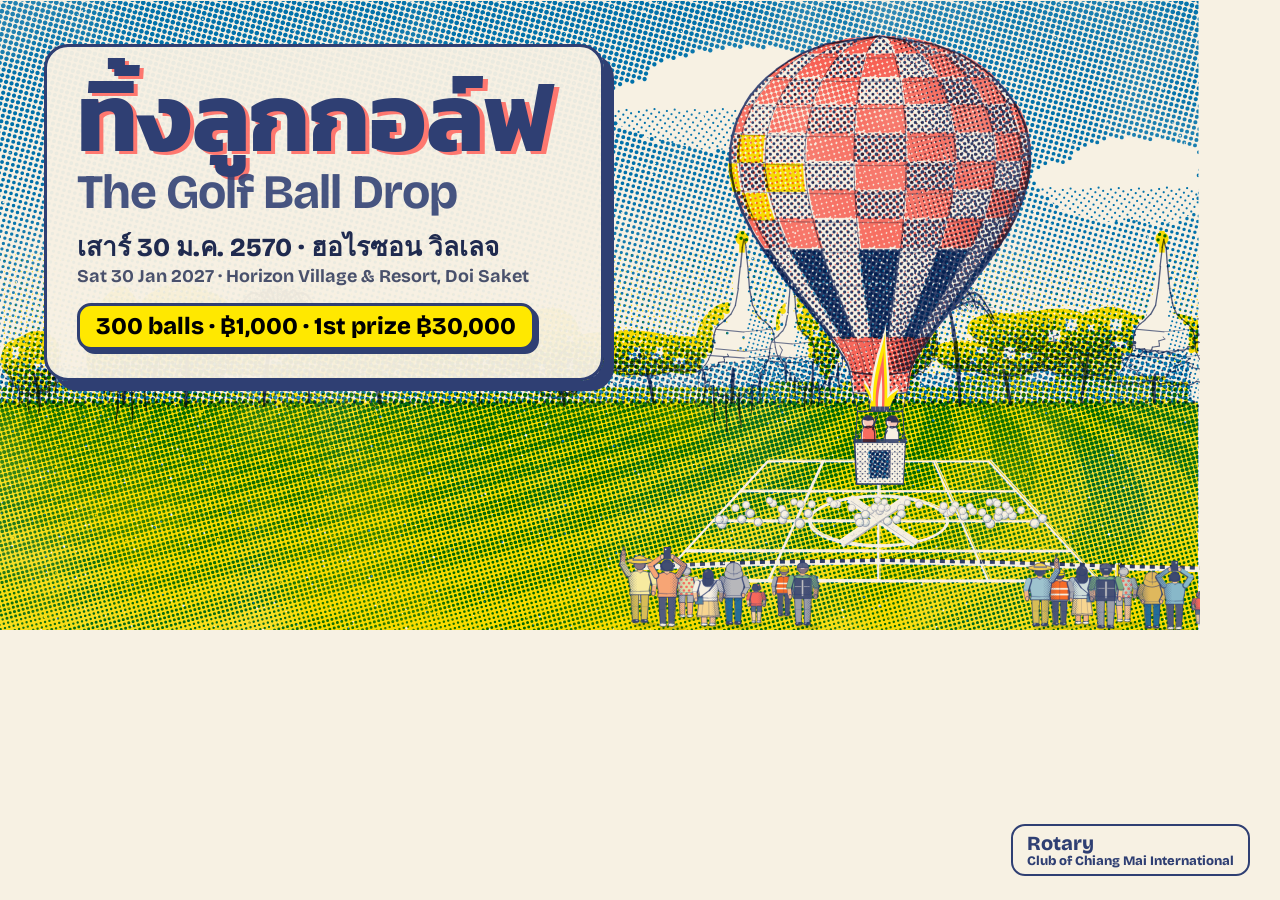
==== dev/card.html @ 90395a5d "Riso redesign: a hero you play (the 2026 balloon, pull the cord for 300 balls, three crowned), a luc" ====
<!doctype html><html lang="th" class="lang-both"><head><meta charset="utf-8">
<link href="https://fonts.googleapis.com/css2?family=Bricolage+Grotesque:opsz,wght@12..96,700;12..96,800&family=Kanit:wght@700&display=swap" rel="stylesheet">
<link rel="stylesheet" href="../gbd.css">
<style>
html,body{margin:0;width:1200px;height:630px;overflow:hidden;background:var(--paper)}
#cv{position:absolute;inset:0;width:1200px;height:630px}
.card{position:absolute;left:44px;top:44px;width:560px;padding:26px 30px 28px;background:color-mix(in srgb,var(--paper) 95%,transparent);border:3px solid var(--key);border-radius:24px;box-shadow:10px 10px 0 var(--key)}
.card h1{font-size:96px;line-height:.92;margin:0}
.card h1 .en{display:block;font-size:46px;margin-top:6px;color:var(--key);text-shadow:none;opacity:.9}
.when{margin-top:18px;font:800 26px/1.25 "Bricolage Grotesque",sans-serif;color:var(--text)}
.when small{display:block;font-size:18px;font-weight:700;opacity:.8}
.tag{display:inline-block;margin-top:16px;padding:6px 16px;border:3px solid var(--key);border-radius:14px;background:var(--sun);color:#000;font:800 24px/1.2 "Bricolage Grotesque",sans-serif;box-shadow:4px 4px 0 var(--key)}
.club{position:absolute;right:30px;bottom:24px;padding:6px 14px;border:2.5px solid var(--key);border-radius:14px;background:var(--paper);font:800 20px/1.1 "Bricolage Grotesque",sans-serif;color:var(--key)}
.club small{display:block;font-size:13px}
</style></head><body>
<canvas id="cv"></canvas>
<div class="card">
  <h1 class="riso-type"><span class="th">ทิ้งลูกกอล์ฟ</span><span class="en">The Golf Ball Drop</span></h1>
  <div class="when">เสาร์ 30 ม.ค. 2570 · ฮอไรซอน วิลเลจ<small>Sat 30 Jan 2027 · Horizon Village & Resort, Doi Saket</small></div>
  <div class="tag">300 balls · ฿1,000 · 1st prize ฿30,000</div>
</div>
<div class="club">Rotary<small>Club of Chiang Mai International</small></div>
<script type="module">
import { setLook, surface } from '../js/riso.js';
import { bakeBalloon, bakeGround, ballSprite, crowd, person, flame } from '../js/scene.js';
const look = new URLSearchParams(location.search).get('look') || 'picnic';
setLook(look);
await document.fonts.ready;
const W = 1200, H = 630, dpr = 2, s = surface(W, H, dpr), cv = document.getElementById('cv');
cv.width = W * dpr; cv.height = H * dpr;
const hy = 400, L = { w: W, h: H, hy, x: [880, 520], xs: 46, tape: [[640, 566], [760, 562], [880, 560], [1000, 562], [1120, 566], [1210, 568]], tapeW: 4, pitch: 5.6, reg: 1.2, chedis: [0.62, 0.66, 0.97], clouds: [[0.62, 0.2, 0.9], [0.95, 0.4, 0.7]] };
bakeGround(s, L, 3);
const B = bakeBalloon(300, dpr, 11);
const bx = 880 - B.w / 2, by = 18;
const R = (k) => ((Math.sin(k * 12.9898) * 43758.5453) % 1 + 1) % 1;
for (let i = 0; i < 70; i++) { const z = R(i) * 0.3, x = 880 + (R(i + 99) - 0.5) * (260 + 300 * z), y = 500 + z * 80, r = 3.6 + z * 4; const b = ballSprite(Math.round(r * 2) / 2, dpr); s.ctx.drawImage(b.cv, x - b.size / 2, y - b.size / 2, b.size, b.size); }
s.ctx.drawImage(B.cv, bx, by, B.w, B.h);
flame(s.ctx, bx + B.mouth[0], by + B.mouth[1], B.S * 0.07, 0.8, 1.2);
crowd(31, 640, 820, () => H - 2, 64).concat(crowd(37, 1040, 1210, () => H, 62)).forEach((p) => person(s.ctx, p, 0));
cv.getContext('2d').drawImage(s.cv, 0, 0);
document.title = 'ready';
</script></body></html>
---- gbd.css ----
/* Golf Ball Drop · a riso-printed page. The inks come from js/riso.js (LOOKS); these are the same
   values for the first paint, before the script runs. */
:root,[data-look=picnic]{--paper:#f7f1e3;--sky:#0078bf;--warm:#ff665e;--sun:#ffe800;--key:#2f3f73;--text:#1f2a4f;--leaf:#00a95c}
[data-look=rotary]{--paper:#f6f3ea;--sky:#3255a4;--warm:#ff6c2f;--sun:#ffb511;--key:#1d2a4d;--text:#17213f;--leaf:#3db36b}
[data-look=fluoro]{--prize-bg:#3d3a78;--paper:#f8f2e6;--sky:#5ec8e5;--warm:#ff48b0;--sun:#ffe800;--key:#3d3a78;--text:#231f52;--leaf:#00838a}
:root{
  --page:var(--paper);--card:#fffdf7;--mute:color-mix(in srgb,var(--text) 72%,var(--paper));--line:var(--key);
  --r:16px;--off:5px;
  --dots:radial-gradient(circle,currentColor 0 34%,transparent 37%) 0 0/6px 6px;
  --grain:url("data:image/svg+xml,%3Csvg xmlns='http://www.w3.org/2000/svg' width='160' height='160'%3E%3Cfilter id='n'%3E%3CfeTurbulence type='fractalNoise' baseFrequency='.9' numOctaves='2' stitchTiles='stitch'/%3E%3CfeColorMatrix values='0 0 0 0 .35 0 0 0 0 .3 0 0 0 0 .2 0 0 0 .09 0'/%3E%3C/filter%3E%3Crect width='160' height='160' filter='url(%23n)'/%3E%3C/svg%3E");
}
@media (prefers-color-scheme:dark){:root:not([data-theme=light]){--page:#151829;--card:#1e2238;--text:#f4ecdb;--mute:#c9c2b3;--line:#f4ecdb}}
*{box-sizing:border-box}
html{scroll-behavior:smooth;-webkit-text-size-adjust:100%;scroll-padding-top:72px}
body{margin:0;background:var(--page) var(--grain);color:var(--text);font:17px/1.62 "Bricolage Grotesque","Noto Sans Thai",system-ui,-apple-system,"Segoe UI",sans-serif;font-optical-sizing:auto;overflow-x:hidden}
img{max-width:100%;height:auto}
a{color:inherit}
:focus-visible{outline:3px solid var(--key);outline-offset:3px;border-radius:6px}
@media (prefers-color-scheme:dark){:root:not([data-theme=light]) :focus-visible{outline-color:var(--sun)}}
.skip{position:absolute;left:-999px;top:8px;z-index:50;background:var(--sun);color:#000;padding:8px 14px;border-radius:10px;font-weight:700}
.skip:focus{left:8px}

/* languages: Thai, English, or both (English under Thai) */
html.lang-th .en,html.lang-en .th{display:none!important}
html.lang-both .en{display:block;font-size:.86em;color:var(--mute)}
html.lang-both :is(.btn,.sh,.chip,.copy,.lang,.cord,.more,.n small,.amt,time,.chips) .en{display:inline;font-size:.9em;color:inherit;margin-left:.35em}
.th{font-family:"Noto Sans Thai","Bricolage Grotesque",sans-serif}

/* riso type: key ink, a second ink printed just off register behind it */
h1,h2,h3{margin:0;line-height:1.08;font-weight:800;letter-spacing:-.01em}
.riso-type{color:var(--key);text-shadow:.045em .035em 0 color-mix(in srgb,var(--warm) 88%,transparent)}
@media (prefers-color-scheme:dark){:root:not([data-theme=light]) .riso-type{color:var(--paper)}}
.riso-type .th,h1 .th{font-family:Kanit,"Noto Sans Thai",sans-serif;font-weight:700}
html.lang-both .riso-type .en{color:inherit;font-size:.5em;font-weight:700;margin-top:.12em;text-shadow:none;opacity:.88}
h2{font-size:clamp(30px,5vw,52px)}
h3{font-size:20px}
.kick{display:inline-block;margin:0 0 10px;font-weight:800;font-size:14px;letter-spacing:.08em;text-transform:uppercase;color:#000;background:var(--sun);padding:2px 10px;border-radius:4px;transform:rotate(-1.2deg);box-shadow:3px 2px 0 color-mix(in srgb,var(--warm) 80%,transparent)}
html.lang-both .kick .en{display:inline;margin-left:.5em;color:#000;font-size:1em}
.lead{font-size:clamp(18px,2vw,21px);max-width:40em;margin:14px 0 0}

/* buttons: a flat ink with the key printed a few pixels off */
.btn{display:inline-flex;align-items:center;justify-content:center;gap:.4em;min-height:46px;padding:9px 18px;border:2.5px solid var(--key);border-radius:14px;font:inherit;font-weight:800;font-size:16px;text-decoration:none;cursor:pointer;color:#000;background:var(--paper);box-shadow:var(--off) var(--off) 0 var(--key);transition:transform .08s,box-shadow .08s;-webkit-tap-highlight-color:transparent}
.btn:hover{transform:translate(-1px,-1px);box-shadow:calc(var(--off) + 1px) calc(var(--off) + 1px) 0 var(--key)}
.btn:active{transform:translate(3px,3px);box-shadow:2px 2px 0 var(--key)}
.btn.big{min-height:54px;font-size:18px;padding:10px 22px}
.btn.sun{background:var(--sun);color:#000}
.btn.warm{background:var(--warm);color:#000}
.btn.sky{background:var(--sky);color:#fff}
.btn.key{background:var(--key);color:var(--paper)}
.btn.paper{background:var(--paper);color:var(--key)}
.btn [data-dingbat]{font-size:1.35em}
.cta{display:flex;flex-wrap:wrap;gap:12px;margin-top:22px}

/* the header */
.top{position:sticky;top:0;z-index:20;background:color-mix(in srgb,var(--page) 92%,transparent);backdrop-filter:blur(6px);border-bottom:2.5px solid var(--key)}
.top .in{display:flex;align-items:center;gap:12px;padding:8px 16px;max-width:1240px;margin:0 auto}
.brand{display:flex;flex-direction:column;text-decoration:none;color:var(--key);line-height:1}
.brand .mark{display:flex;align-items:center;gap:4px;font:800 22px/1 "Bricolage Grotesque",sans-serif}
.brand small{font-size:10.5px;font-weight:700;letter-spacing:.02em;margin-top:2px}
@media (prefers-color-scheme:dark){:root:not([data-theme=light]) .brand{color:var(--paper)}}
.wheel{cursor:pointer;transition:transform .9s cubic-bezier(.2,.8,.2,1)}
.wheel.spin{transform:rotate(720deg)}
.acts{display:flex;gap:8px;margin-left:auto}
.acts .btn{min-height:38px;padding:5px 12px;font-size:14px;box-shadow:3px 3px 0 var(--key)}
.lang{display:flex;border:2px solid var(--key);border-radius:999px;overflow:hidden;background:var(--paper)}
.lang button{border:0;background:none;font:700 13px/1 "Noto Sans Thai",sans-serif;padding:8px 10px;cursor:pointer;color:var(--key)}
.lang button[aria-pressed=true]{background:var(--sun);color:#000}
@media (max-width:560px){.acts{display:none}.lang button{padding:8px 8px}}

/* the hero */
.hero{position:relative;overflow:hidden}
.hero-copy{position:relative;z-index:2;padding:22px 18px 18px;max-width:640px}
.date{display:inline-block;margin:0 0 12px;padding:6px 14px;border:2px solid var(--key);border-radius:16px;background:var(--paper);font-weight:700;font-size:14px;line-height:1.4;color:var(--key)}
html.lang-both .date .en{font-size:.92em;color:var(--key);opacity:.8}
h1{font-size:clamp(50px,11vw,118px);line-height:.92}
html.lang-both h1 .en{font-size:.42em}
.lede{font-size:clamp(17px,1.9vw,20px);margin:16px 0 0;max-width:34em}
.perks{list-style:none;display:flex;flex-wrap:wrap;gap:8px;margin:18px 0 0;padding:0}
.perks li{display:inline-flex;align-items:center;gap:8px;padding:5px 14px 5px 6px;border:2px solid var(--key);border-radius:18px;background:var(--card);font-weight:700;font-size:15px;line-height:1.25}
.perks li>span:last-child{display:block}
html.lang-both .perks .en{font-size:.82em}
.perks [data-dingbat]{font-size:26px}
.count{margin:18px 0 0;font-weight:800;color:var(--key);display:flex;flex-wrap:wrap;align-items:baseline;gap:6px}
@media (prefers-color-scheme:dark){:root:not([data-theme=light]) .count{color:var(--paper)}}
.count .odo{display:inline-flex;gap:3px}
.count .odo b{display:inline-block;min-width:1.05em;text-align:center;font-size:clamp(20px,5vw,30px);line-height:1.2;color:#000;background:var(--sun);border:2px solid var(--key);border-radius:6px;box-shadow:2px 2px 0 var(--key)}
.hero-stage{position:relative;z-index:1;height:min(118vw,620px);border-top:2.5px solid var(--key);border-bottom:2.5px solid var(--key)}
#hero-cv{display:block;width:100%;height:100%;touch-action:pan-y;cursor:pointer}
.cord{position:absolute;z-index:3;left:50%;top:60%;display:inline-flex;align-items:center;gap:.3em;padding:6px 12px;border:2px solid var(--key);border-radius:999px;background:var(--sun);color:#000;font:800 13px/1.2 "Bricolage Grotesque","Noto Sans Thai",sans-serif;box-shadow:3px 3px 0 var(--key);cursor:pointer;white-space:nowrap}
.cord:active{transform:translate(2px,2px);box-shadow:1px 1px 0 var(--key)}
.hint{position:absolute;z-index:3;left:10px;top:10px;max-width:calc(100% - 20px);margin:0;padding:4px 10px;border-radius:999px;background:color-mix(in srgb,var(--paper) 88%,transparent);font-size:12.5px;font-weight:600;color:var(--key)}
@media (max-width:899px){
  .hero{display:flex;flex-direction:column}
  .hero-copy{display:contents}
  .hc-top{order:1;padding:18px 18px 14px}
  .hero-stage{order:2}
  .hc-more{order:3;padding:16px 18px 6px}
  .lede{margin-top:0}
  html.lang-both .hint .en{display:none}
  .hint{font-size:12px;padding:3px 10px}
}
@media (min-width:900px){
  .hero{min-height:min(88vh,760px);display:flex;align-items:center}
  .hero-stage{position:absolute;inset:0;height:auto;border:0;border-bottom:2.5px solid var(--key)}
  .hero{min-height:calc(100vh - 62px)}
  h1{font-size:clamp(56px,6vw,88px)}
  .lede{font-size:17px;margin-top:12px}
  .perks{margin-top:14px}.perks li{font-size:14px}
  .cta{margin-top:16px}
  .count{margin-top:14px}
  .hero-copy{margin:24px 0 24px max(24px,calc((100vw - 1240px)/2 + 24px));padding:22px 26px 24px;background:color-mix(in srgb,var(--paper) 94%,transparent);border:2.5px solid var(--key);border-radius:22px;box-shadow:8px 8px 0 var(--key);max-width:560px}
  .hint{left:auto;right:16px}
}
@media (prefers-color-scheme:dark){:root:not([data-theme=light]) .hero-copy{color:var(--text)}}

/* rules between sections: a line of dingbats */
.rule{display:flex;justify-content:center;padding:6px 0;overflow:hidden}
.rule [data-dingbat]{font-size:clamp(46px,7vw,70px)}

/* sections */
.sec{padding:clamp(48px,7vw,84px) 0}
.in{max-width:1180px;margin:0 auto;padding:0 18px}
.print{position:relative;margin:0;border:2.5px solid var(--key);border-radius:var(--r);background:var(--paper);box-shadow:7px 6px 0 color-mix(in srgb,var(--warm) 85%,transparent);overflow:hidden}
.print canvas{display:block;width:100%}

/* how it works */
.steps{list-style:none;display:grid;grid-template-columns:repeat(auto-fit,minmax(220px,1fr));gap:18px;margin:26px 0 0;padding:0;counter-reset:s}
.steps li{position:relative;display:flex;align-items:center;gap:14px;padding:18px;background:var(--card);border:2.5px solid var(--key);border-radius:var(--r);box-shadow:5px 5px 0 var(--key);counter-increment:s}
.steps li::before{content:counter(s);position:absolute;top:-14px;left:-10px;width:34px;height:34px;display:grid;place-items:center;font-weight:800;color:#000;background:var(--sun);border:2px solid var(--key);border-radius:50%}
.steps [data-dingbat]{font-size:76px;flex:none}
.steps p{margin:0;font-weight:600;font-size:17px}
.away{margin:22px 0 0;font-weight:700;color:var(--key)}
@media (prefers-color-scheme:dark){:root:not([data-theme=light]) .away{color:var(--sun)}}

/* play: the lucky number machine and the drop */
.play-grid{display:grid;gap:22px;margin-top:26px}
@media (min-width:900px){.play-grid{grid-template-columns:minmax(260px,1fr) 2.1fr;align-items:start}}
.luck canvas{aspect-ratio:3/4;cursor:pointer;touch-action:manipulation}
.luck figcaption{display:flex;flex-wrap:wrap;align-items:center;gap:10px;padding:12px 14px;border-top:2.5px solid var(--key);font-weight:600;font-size:15px;color:var(--text);background:var(--card)}
.luck .num{font:800 34px/1 "Bricolage Grotesque",sans-serif;color:#000;background:var(--sun);border:2px solid var(--key);border-radius:10px;padding:4px 10px;min-width:2.6em;text-align:center}
.board{background:var(--card)}
.board canvas{aspect-ratio:16/10;cursor:pointer;background:var(--paper)}
@media (max-width:600px){.board canvas{aspect-ratio:4/5}}
.controls{display:flex;flex-wrap:wrap;align-items:flex-end;gap:12px 16px;padding:14px;border-top:2.5px solid var(--key)}
.controls label{display:flex;flex-direction:column;gap:4px;font-weight:700;font-size:14px}
.controls input[type=number]{width:6.5em;font:800 22px/1 "Bricolage Grotesque",sans-serif;padding:8px 10px;border:2.5px solid var(--key);border-radius:10px;background:var(--paper);color:#000}
.controls input[type=range]{accent-color:var(--warm);width:9em}
.result{flex-basis:100%;font-weight:700;min-height:1.6em;display:flex;flex-wrap:wrap;gap:10px;align-items:center}

/* prizes */
.prizes{position:relative;background:var(--prize-bg,var(--sky));color:#fff;overflow:hidden;border-top:2.5px solid var(--key);border-bottom:2.5px solid var(--key)}
.prizes .riso-type{color:#fff;text-shadow:.045em .035em 0 var(--key)}
html.lang-both .prizes h2 .en,.prizes .fine .en{color:#fff}
.prizes .rain{position:absolute;inset:0;width:100%;height:100%;pointer-events:none;z-index:2}
.prizes .in{position:relative;z-index:1}
.medals{display:grid;grid-template-columns:repeat(3,1fr);gap:14px;margin-top:28px}
.medal{display:flex;flex-direction:column;align-items:center;gap:6px;padding:16px 8px;border:2.5px solid var(--key);border-radius:var(--r);background:var(--paper);color:var(--key);font:inherit;cursor:pointer;box-shadow:5px 5px 0 var(--key)}
.medal:active{transform:translate(3px,3px);box-shadow:2px 2px 0 var(--key)}
.medal .disc{position:relative;display:grid;place-items:center;width:clamp(64px,13vw,110px);aspect-ratio:1;border-radius:50%;border:3px solid var(--key);font:800 clamp(30px,6vw,52px)/1 "Bricolage Grotesque",sans-serif;color:#000;background:var(--sun);overflow:hidden;transition:transform .6s}
.medal .disc::after{content:"";position:absolute;inset:0;color:var(--warm);background:var(--dots);opacity:.55;mix-blend-mode:multiply;-webkit-mask:linear-gradient(135deg,transparent 40%,#000 90%);mask:linear-gradient(135deg,transparent 40%,#000 90%)}
.medal.m2 .disc{background:#e7e3da}.medal.m2 .disc::after{color:var(--sky)}
.medal.m3 .disc{background:color-mix(in srgb,var(--warm) 70%,var(--sun))}
.medal.flip .disc{transform:rotateY(360deg)}
.medal .amt{font:800 clamp(20px,3.6vw,34px)/1.1 "Bricolage Grotesque",sans-serif;color:var(--key)}
.medal .lab{font-weight:700;font-size:14px;color:var(--text)}
html.lang-both .medal .lab .en{color:var(--mute)}
.fine{margin:20px 0 0;font-size:15px;opacity:.95}

/* balls and the sample ticket */
.tix{display:grid;gap:30px;align-items:center}
@media (min-width:860px){.tix{grid-template-columns:1fr 1.2fr}}
.ticket{position:relative;display:flex;width:min(100%,440px);margin:0 auto;padding:0;border:0;background:none;cursor:pointer;font:inherit;transform:rotate(-3deg);filter:drop-shadow(6px 6px 0 var(--key))}
.ticket .t-l,.ticket .t-r{display:flex;flex-direction:column;justify-content:center;gap:4px;padding:18px;background:var(--sun);color:#000;border:2.5px solid var(--key)}
.ticket .t-l{flex:1.7;border-right:0;border-radius:14px 0 0 14px;text-align:left;background:linear-gradient(var(--sun),var(--sun)) padding-box;position:relative}
.ticket .t-l::after{content:"";position:absolute;inset:0;color:var(--warm);background:var(--dots);opacity:.35;mix-blend-mode:multiply;pointer-events:none;-webkit-mask:linear-gradient(160deg,transparent 45%,#000);mask:linear-gradient(160deg,transparent 45%,#000)}
.ticket .t-l b{font:800 26px/1 "Bricolage Grotesque",sans-serif;color:var(--key)}
.ticket .t-l small{font-weight:700;font-size:13px}
.ticket .t-r{flex:1;align-items:center;border-left:3px dashed var(--key);border-radius:0 14px 14px 0;background:var(--paper)}
.ticket .t-r b{font:800 52px/1 "Bricolage Grotesque",sans-serif;color:var(--key);text-shadow:3px 2px 0 color-mix(in srgb,var(--warm) 85%,transparent)}
.ticket.shake{animation:shake .5s}
@keyframes shake{25%{transform:rotate(1deg) translateX(-6px)}50%{transform:rotate(-6deg) translateX(5px)}75%{transform:rotate(-1deg)}}
.big small{display:block;font-size:.4em;font-weight:700;color:var(--text);text-shadow:none;margin-top:4px}
.ways{list-style:none;margin:18px 0 0;padding:0;display:grid;gap:10px}
.ways li{display:flex;align-items:center;gap:12px;font-weight:600}
.ways [data-dingbat]{font-size:40px;flex:none}

@media (max-width:600px){.luck canvas{aspect-ratio:5/6}}
.letter{font:600 14px/1.5 ui-monospace,SFMono-Regular,Menlo,monospace;background:var(--card);color:var(--text);border:2px dashed var(--line);border-radius:8px;padding:10px 12px;margin:8px 0;white-space:pre-wrap;overflow-wrap:anywhere}

/* raised so far: the live totals */
.raised-pill{display:inline-flex;align-items:baseline;gap:6px;margin-top:12px;padding:6px 14px;border:2px solid var(--key);border-radius:999px;background:var(--card);color:var(--text);font-weight:700;text-decoration:none;box-shadow:3px 3px 0 var(--key)}
.raised-pill[hidden]{display:none}
.raised-pill b{font:800 18px/1 "Bricolage Grotesque",sans-serif;color:var(--key)}
html.lang-both .raised-pill .en{display:inline;margin-left:.3em}
.r-card{margin-top:26px;padding:22px clamp(16px,3vw,28px) 18px;background:var(--paper);color:#1f2a4f;--card:var(--paper)}
.r-big{margin:0;display:flex;flex-wrap:wrap;align-items:baseline;gap:6px 14px}
.r-big>b{font:800 clamp(44px,8vw,76px)/1 "Bricolage Grotesque",sans-serif;color:var(--key);text-shadow:.04em .03em 0 color-mix(in srgb,var(--warm) 85%,transparent)}
.r-of{font-weight:700;font-size:18px}
.r-of #r-pct{font:800 26px/1 "Bricolage Grotesque",sans-serif}
html.lang-both .r-of .en{display:inline;margin-left:.25em;color:inherit;font-size:1em}
.r-of small{font-weight:600;opacity:.75}
.r-bar{display:flex;gap:2px;height:22px;margin:16px 0 10px;border:2px solid var(--key);border-radius:999px;background:#fff;overflow:hidden;padding:2px}
.r-bar i{display:block;height:100%;border-radius:2px;transition:width .8s cubic-bezier(.2,.8,.2,1);min-width:0}
.r-bar i.p{background:var(--paid)}.r-bar i.g{background:var(--gift);border-radius:2px 999px 999px 2px}
.r-bar i.p:only-child,.r-bar i.p:has(+ i.g[style*="none"]){border-radius:999px}
.r-legend{list-style:none;display:flex;flex-wrap:wrap;gap:6px 20px;margin:0;padding:0;font-weight:600;font-size:15px}
.r-legend li{display:flex;align-items:center;gap:8px}
.r-legend b{font-weight:800}
html.lang-both .r-legend .en{display:inline;margin-left:.3em;font-size:.9em;color:#4a5374}
.sw{display:inline-block;width:14px;height:14px;border-radius:4px}.sw.p{background:var(--paid)}.sw.g{background:var(--gift)}
.r-body{display:grid;gap:18px;margin-top:20px}
@media (min-width:900px){.r-body{grid-template-columns:minmax(300px,380px) 1fr;align-items:center;gap:32px}}
.r-grid{display:grid;grid-template-columns:repeat(20,1fr);gap:4px;max-width:560px}
@media (max-width:520px){.r-grid{gap:3px}}
.r-grid i{aspect-ratio:1;border-radius:50%;background:#fff;box-shadow:inset 0 0 0 1.5px color-mix(in srgb,#1f2a4f 30%,transparent);cursor:pointer}
.r-grid i.p{background:var(--paid);box-shadow:none}.r-grid i.g{background:var(--gift);box-shadow:none}
.r-grid i.hop{animation:boing .5s}
.r-chart{position:relative}
#r-line{display:block;width:100%;height:auto;overflow:visible;touch-action:pan-y}
#r-line .tick{font:600 11px "Bricolage Grotesque","Noto Sans Thai",sans-serif;fill:#4a5374}
#r-line .lab{font:700 12px "Bricolage Grotesque","Noto Sans Thai",sans-serif;fill:#1f2a4f}
#r-line .val{font:800 14px "Bricolage Grotesque",sans-serif;fill:#1f2a4f}
.r-tip{position:absolute;z-index:2;pointer-events:none;padding:6px 10px;border:2px solid var(--key);border-radius:10px;background:#fff;color:#1f2a4f;font-size:13px;font-weight:600;white-space:nowrap;box-shadow:3px 3px 0 var(--key)}
.r-tip b{display:block;font:800 16px "Bricolage Grotesque",sans-serif}
html.lang-both .r-tip .en{display:inline;margin-left:.3em;color:#4a5374;font-size:1em}
.r-tab{margin-top:12px;font-size:14px}
.r-tab summary{cursor:pointer;font-weight:700}
.r-tab table{margin-top:8px;border-collapse:collapse;min-width:240px}
.r-tab th,.r-tab td{padding:4px 12px 4px 0;text-align:left;border-bottom:1px solid color-mix(in srgb,#1f2a4f 15%,transparent)}
html.lang-both .r-tab .en{display:inline;margin-left:.3em;font-size:1em;color:#4a5374}
.r-note{margin:12px 0 0;font-weight:700;font-size:14px}
.r-how{margin:6px 0 0;font-size:13.5px;color:#4a5374}
html.lang-both .r-note .en,html.lang-both .r-how .en{color:#4a5374}
.raised.off .r-card{opacity:.6}

/* give */
.give{background:color-mix(in srgb,var(--sun) 18%,var(--page))}
@media (prefers-color-scheme:dark){:root:not([data-theme=light]) .give{background:#22253d}}
.give-grid{display:grid;gap:26px;margin-top:26px}
@media (min-width:900px){.give-grid{grid-template-columns:1fr 1.15fr;align-items:start}.fill canvas{aspect-ratio:1/1}}
.fill canvas{aspect-ratio:4/5;cursor:pointer;touch-action:manipulation}
.fill figcaption{padding:12px 16px;border-top:2.5px solid var(--key);font-weight:700;background:var(--card);min-height:3.4em}
.amounts{border:0;margin:0;padding:0}
.amounts legend{font-weight:800;margin-bottom:8px}
.chips{display:flex;flex-wrap:wrap;gap:10px}
.chips button,.chips .other{display:inline-flex;align-items:center;gap:4px;min-height:48px;padding:6px 16px;border:2.5px solid var(--key);border-radius:999px;background:var(--card);color:var(--text);font:800 18px/1 "Bricolage Grotesque","Noto Sans Thai",sans-serif;cursor:pointer;box-shadow:3px 3px 0 var(--key)}
.chips button[aria-pressed=true]{background:var(--sun);color:#000}
.chips .other input{width:5.6em;border:0;border-bottom:2px dashed var(--key);background:transparent;font:inherit;color:inherit;padding:2px}
.how-give{list-style:none;margin:22px 0 0;padding:0;display:grid;gap:14px;counter-reset:g}
.how-give>li{position:relative;padding:16px 16px 16px 58px;background:var(--card);border:2.5px solid var(--key);border-radius:var(--r);counter-increment:g}
.how-give>li::before{content:counter(g);position:absolute;left:14px;top:14px;width:32px;height:32px;display:grid;place-items:center;font-weight:800;color:#000;background:var(--warm);border:2px solid var(--key);border-radius:50%}
.how-give h3{font-size:18px;margin-bottom:6px}
.how-give p{margin:6px 0}
.how-give .btn{margin-top:8px;width:100%;justify-content:flex-start}
.bank{display:grid;grid-template-columns:auto 1fr;gap:4px 12px;margin:6px 0 0}
.bank dt{font-weight:700;color:var(--mute)}
.bank dd{margin:0;font-weight:600}
.acct b{font:800 24px/1.2 "Bricolage Grotesque",sans-serif;letter-spacing:.02em;color:var(--key)}
@media (prefers-color-scheme:dark){:root:not([data-theme=light]) .acct b{color:var(--sun)}}
.copy{display:inline-flex;align-items:center;gap:4px;margin-left:6px;padding:4px 10px;border:2px solid var(--key);border-radius:999px;background:var(--sun);color:#000;font:700 13px/1.2 "Bricolage Grotesque","Noto Sans Thai",sans-serif;cursor:pointer;vertical-align:middle}
.copy [data-dingbat]{font-size:20px}
.copy.done{background:var(--leaf);color:#000}
.sent{display:flex;flex-wrap:wrap;align-items:center;gap:14px;margin-top:20px}
.src{margin:0;font-size:14px;color:var(--mute)}

/* projects */
.pgrid{display:grid;grid-template-columns:repeat(auto-fit,minmax(250px,1fr));gap:18px;margin-top:28px}
.proj{position:relative;display:flex;flex-direction:column;padding:20px;background:var(--card);border:2.5px solid var(--key);border-radius:var(--r);box-shadow:5px 5px 0 var(--key);text-decoration:none;color:var(--text);transition:transform .15s}
.proj:hover{transform:translate(-2px,-3px) rotate(-.4deg)}
.proj>[data-dingbat]{font-size:62px;margin:-6px 0 4px -4px}
.proj .n{font:800 38px/1 "Bricolage Grotesque",sans-serif;color:var(--key)}
@media (prefers-color-scheme:dark){:root:not([data-theme=light]) .proj .n{color:var(--sun)}}
.proj .n small{display:block;margin-top:4px;font-size:.4em;font-weight:700;color:var(--mute)}
html.lang-both .proj .n .en{display:inline;margin-left:.4em}
html.lang-both .proj .n>.en{margin-left:.25em;color:inherit;font-size:1em}
.proj h3{margin:10px 0 6px}
.proj p{margin:0;font-size:15px;color:var(--mute)}
.proj .more{margin-top:auto;padding-top:14px;font-weight:800;color:var(--key)}
@media (prefers-color-scheme:dark){:root:not([data-theme=light]) .proj .more{color:var(--sun)}}

/* the day */
.timeline{list-style:none;margin:26px 0 0;padding:0;display:grid;gap:12px;max-width:760px}
.timeline li{display:grid;grid-template-columns:7.2em 52px 1fr;align-items:center;gap:12px;padding:12px 14px;background:var(--card);border:2.5px solid var(--key);border-radius:var(--r)}
.timeline time{font:800 18px/1.1 "Bricolage Grotesque",sans-serif;color:var(--key)}
@media (prefers-color-scheme:dark){:root:not([data-theme=light]) .timeline time{color:var(--sun)}}
.timeline [data-dingbat]{font-size:48px}
.timeline b{display:block}
.timeline li.peak{background:var(--sun);color:#000;box-shadow:5px 5px 0 var(--key)}
.timeline li.peak time{color:#000}
html.lang-both .timeline li.peak .en{color:#000}
@media (max-width:520px){.timeline li{grid-template-columns:auto 1fr;grid-template-areas:"db time" "tx tx";gap:4px 10px}.timeline li>i{grid-area:db}.timeline time{grid-area:time;font-size:17px}.timeline li>div{grid-area:tx}.timeline [data-dingbat]{font-size:40px}}

/* last time: photos taped onto the page */
.photos{display:grid;grid-template-columns:repeat(auto-fill,minmax(150px,1fr));gap:22px;margin-top:28px}
.ph{position:relative;padding:8px 8px 22px;border:0;background:#fffdf7;box-shadow:0 2px 0 rgba(0,0,0,.08),4px 5px 0 var(--key);cursor:zoom-in;transform:rotate(-1.5deg)}
.ph:nth-child(even){transform:rotate(1.8deg)}
.ph:nth-child(3n){transform:rotate(-.6deg)}
.ph::before{content:"";position:absolute;top:-10px;left:50%;width:56px;height:20px;transform:translateX(-50%) rotate(-3deg);background:color-mix(in srgb,var(--sun) 75%,transparent);mix-blend-mode:multiply}
.ph img{display:block;aspect-ratio:3/4;object-fit:cover;width:100%}
.lb{padding:0;border:2.5px solid var(--key);border-radius:12px;max-width:min(92vw,700px);background:var(--paper)}
.lb::backdrop{background:rgba(20,22,40,.82)}
.lb img{display:block;max-height:86vh;width:auto}

/* where */
.where-grid{display:grid;gap:26px}
@media (min-width:860px){.where-grid{grid-template-columns:1fr 1.2fr;align-items:center}}
.doodle{aspect-ratio:4/3}
.doodle iframe{width:100%;height:100%;border:0;display:block}
.chip{position:absolute;right:10px;bottom:10px;padding:5px 12px;border:2px solid var(--key);border-radius:999px;background:var(--sun);color:#000;font-weight:800;font-size:14px;text-decoration:none}

/* share */
.share{border-top:2.5px solid var(--key)}
.share-grid{display:grid;gap:26px;align-items:center}
@media (min-width:820px){.share-grid{grid-template-columns:1.5fr 1fr}}
.share-row{display:flex;flex-wrap:wrap;gap:10px;margin-top:18px}
.sh{display:inline-flex;align-items:center;gap:6px;min-height:44px;padding:6px 14px;border:2.5px solid var(--key);border-radius:999px;background:var(--card);color:var(--text);font:800 15px/1.2 "Bricolage Grotesque","Noto Sans Thai",sans-serif;text-decoration:none;cursor:pointer;box-shadow:3px 3px 0 var(--key)}
.sh [data-dingbat]{font-size:22px}
.qr{width:min(100%,280px);justify-self:center;background:#fff}
.qr canvas{aspect-ratio:1;cursor:pointer}
.qr figcaption{padding:10px 12px;border-top:2.5px solid var(--key);font-weight:700;font-size:14px;text-align:center;color:#1f2a4f;background:#fff}
html.lang-both .qr .en{color:#4a5374}

/* footer, dock, toast */
footer{padding:36px 0 110px;border-top:2.5px solid var(--key);text-align:center}
footer .sig{display:inline-flex;flex-direction:column;align-items:center;text-decoration:none;color:var(--key)}
@media (prefers-color-scheme:dark){:root:not([data-theme=light]) footer .sig{color:var(--paper)}}
footer .mark{display:flex;align-items:center;gap:6px;font:800 34px/1 "Bricolage Grotesque",sans-serif}
footer p{margin:14px 0 0;font-weight:600}
html.lang-both footer p .en{display:inline;margin-left:.3em;font-size:1em}
.dock{position:fixed;left:12px;right:12px;bottom:max(12px,env(safe-area-inset-bottom));z-index:30;display:flex;gap:10px;transform:translateY(140%);transition:transform .3s}
.dock.on{transform:none}
.dock .btn{flex:1;min-height:52px}
@media (min-width:900px){.dock{display:none}}
#toast{position:fixed;left:50%;bottom:90px;z-index:60;transform:translate(-50%,20px);opacity:0;padding:10px 18px;border:2.5px solid var(--key);border-radius:22px;max-width:calc(100vw - 32px);text-align:center;white-space:normal;background:var(--sun);color:#000;font-weight:800;transition:.25s;pointer-events:none}
#toast.show{opacity:1;transform:translate(-50%,0)}

/* a tapped thing's sparks */
.spark{position:fixed;z-index:70;width:9px;height:9px;border-radius:50%;pointer-events:none;mix-blend-mode:multiply;animation:spark .8s ease-out forwards}
.spark.star{border-radius:2px;transform:rotate(45deg)}
@keyframes spark{to{transform:translate(var(--dx),var(--dy)) scale(.3);opacity:0}}
.float-db{position:fixed!important;z-index:65;pointer-events:none;font-size:46px;animation:rise var(--d,6s) cubic-bezier(.3,.1,.5,1) forwards}
@keyframes rise{to{transform:translate(var(--x,0),-110vh) rotate(var(--r,0deg))}}
.tap{cursor:pointer}
.boing{animation:boing .5s}
@keyframes boing{30%{transform:scale(1.18,.86)}60%{transform:scale(.92,1.1)}}

@media (prefers-reduced-motion:reduce){
  *,*::before,*::after{animation-duration:.01ms!important;animation-iteration-count:1!important;transition:none!important;scroll-behavior:auto!important}
  .float-db{display:none}
}
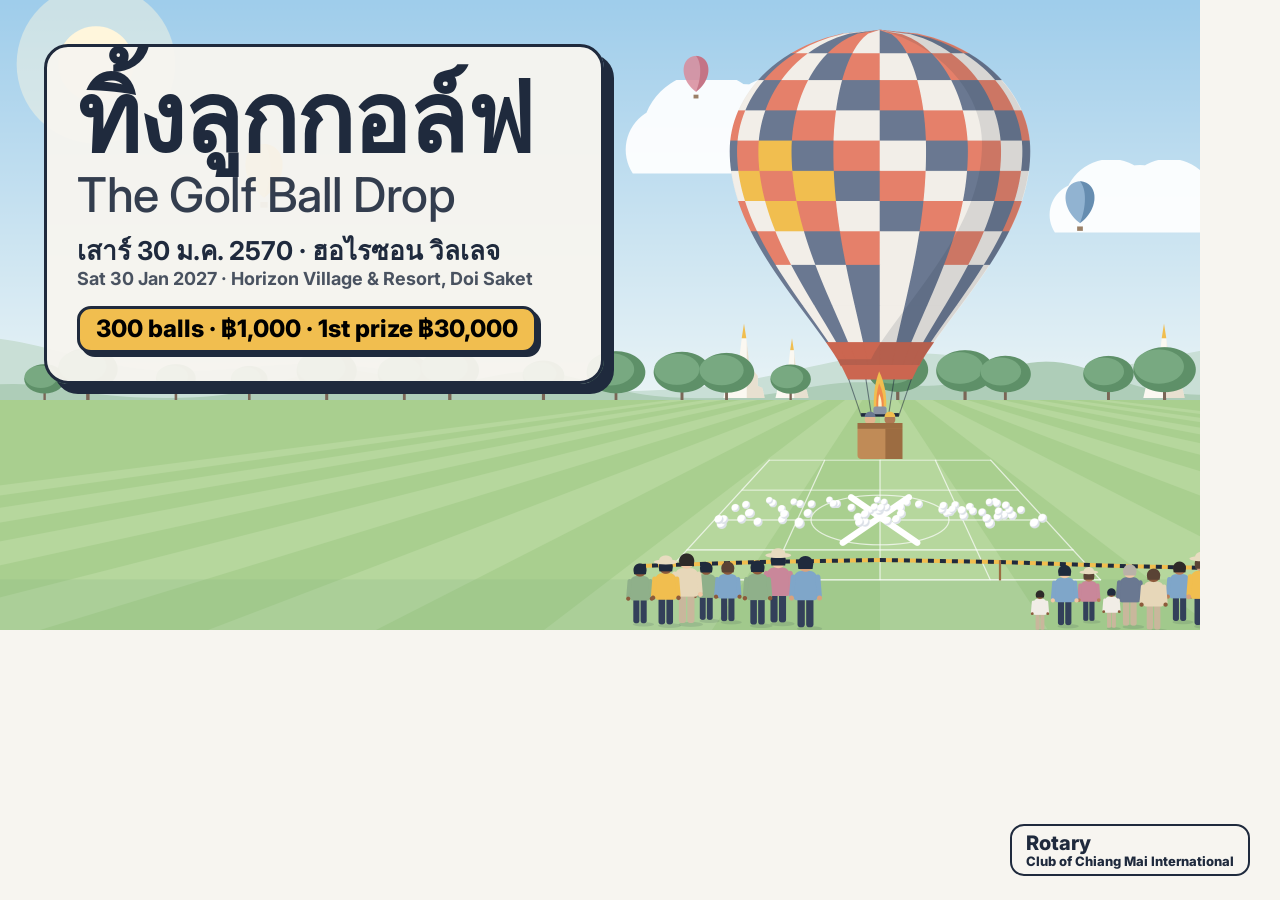
==== commit 4facc8e7: "Start fresh, flat: one calm palette, solid shapes, no halftones, crayon lines, off-register inks, di" ====
--- a/dev/card.html
+++ b/dev/card.html
@@ -1,5 +1,5 @@
 <!doctype html><html lang="th" class="lang-both"><head><meta charset="utf-8">
-<link href="https://fonts.googleapis.com/css2?family=Bricolage+Grotesque:opsz,wght@12..96,700;12..96,800&family=Kanit:wght@700&display=swap" rel="stylesheet">
+<link href="https://fonts.googleapis.com/css2?family=Inter:wght@500;700&display=swap" rel="stylesheet">
 <link rel="stylesheet" href="../gbd.css">
 <style>
 html,body{margin:0;width:1200px;height:630px;overflow:hidden;background:var(--paper)}
@@ -7,10 +7,10 @@
 .card{position:absolute;left:44px;top:44px;width:560px;padding:26px 30px 28px;background:color-mix(in srgb,var(--paper) 95%,transparent);border:3px solid var(--key);border-radius:24px;box-shadow:10px 10px 0 var(--key)}
 .card h1{font-size:96px;line-height:.92;margin:0}
 .card h1 .en{display:block;font-size:46px;margin-top:6px;color:var(--key);text-shadow:none;opacity:.9}
-.when{margin-top:18px;font:800 26px/1.25 "Bricolage Grotesque",sans-serif;color:var(--text)}
+.when{margin-top:18px;font:700 26px/1.25 Inter,sans-serif;color:var(--text)}
 .when small{display:block;font-size:18px;font-weight:700;opacity:.8}
-.tag{display:inline-block;margin-top:16px;padding:6px 16px;border:3px solid var(--key);border-radius:14px;background:var(--sun);color:#000;font:800 24px/1.2 "Bricolage Grotesque",sans-serif;box-shadow:4px 4px 0 var(--key)}
-.club{position:absolute;right:30px;bottom:24px;padding:6px 14px;border:2.5px solid var(--key);border-radius:14px;background:var(--paper);font:800 20px/1.1 "Bricolage Grotesque",sans-serif;color:var(--key)}
+.tag{display:inline-block;margin-top:16px;padding:6px 16px;border:3px solid var(--key);border-radius:14px;background:var(--sun);color:#000;font:800 24px/1.2 Inter,sans-serif;box-shadow:4px 4px 0 var(--key)}
+.club{position:absolute;right:30px;bottom:24px;padding:6px 14px;border:2.5px solid var(--key);border-radius:14px;background:var(--paper);font:800 20px/1.1 Inter,sans-serif;color:var(--key)}
 .club small{display:block;font-size:13px}
 </style></head><body>
 <canvas id="cv"></canvas>
--- a/gbd.css
+++ b/gbd.css
@@ -1,348 +1,315 @@
-/* Golf Ball Drop · a riso-printed page. The inks come from js/riso.js (LOOKS); these are the same
-   values for the first paint, before the script runs. */
-:root,[data-look=picnic]{--paper:#f7f1e3;--sky:#0078bf;--warm:#ff665e;--sun:#ffe800;--key:#2f3f73;--text:#1f2a4f;--leaf:#00a95c}
-[data-look=rotary]{--paper:#f6f3ea;--sky:#3255a4;--warm:#ff6c2f;--sun:#ffb511;--key:#1d2a4d;--text:#17213f;--leaf:#3db36b}
-[data-look=fluoro]{--prize-bg:#3d3a78;--paper:#f8f2e6;--sky:#5ec8e5;--warm:#ff48b0;--sun:#ffe800;--key:#3d3a78;--text:#231f52;--leaf:#00838a}
+/* Golf Ball Drop · flat, calm, a sunny day (Nan, 2026-10-24: "sophisticated but flat").
+   One type pairing, an off-white page, white cards on hairlines, no textures and no offset shadows.
+   Gold is for the buttons that act, with black type; coral for Give. */
 :root{
-  --page:var(--paper);--card:#fffdf7;--mute:color-mix(in srgb,var(--text) 72%,var(--paper));--line:var(--key);
-  --r:16px;--off:5px;
-  --dots:radial-gradient(circle,currentColor 0 34%,transparent 37%) 0 0/6px 6px;
-  --grain:url("data:image/svg+xml,%3Csvg xmlns='http://www.w3.org/2000/svg' width='160' height='160'%3E%3Cfilter id='n'%3E%3CfeTurbulence type='fractalNoise' baseFrequency='.9' numOctaves='2' stitchTiles='stitch'/%3E%3CfeColorMatrix values='0 0 0 0 .35 0 0 0 0 .3 0 0 0 0 .2 0 0 0 .09 0'/%3E%3C/filter%3E%3Crect width='160' height='160' filter='url(%23n)'/%3E%3C/svg%3E");
+  --bg:#F7F5F0;--card:#FFFFFF;--text:#1F2A3D;--mute:#5C6577;--line:#E4DFD4;--soft:#EFEBE3;
+  --navy:#1F3A68;--accent:#3E7CB1;--sun:#F1BE4F;--warm:#E2735C;--leaf:#78A981;
+  --paper:#F7F5F0;--key:#1F2A3D;--paid:#3E7CB1;--gift:#E2735C;
+  --r:18px;--rs:12px;
+  --font:"Inter","Noto Sans Thai",system-ui,-apple-system,"Segoe UI",sans-serif;
 }
-@media (prefers-color-scheme:dark){:root:not([data-theme=light]){--page:#151829;--card:#1e2238;--text:#f4ecdb;--mute:#c9c2b3;--line:#f4ecdb}}
+@media (prefers-color-scheme:dark){:root:not([data-theme=light]){
+  --bg:#12161F;--card:#1A202B;--text:#ECEFF4;--mute:#A7B0BF;--line:#2B3341;--soft:#202734;--navy:#9DBBE6;--accent:#8DB8E2;
+}}
 *{box-sizing:border-box}
-html{scroll-behavior:smooth;-webkit-text-size-adjust:100%;scroll-padding-top:72px}
-body{margin:0;background:var(--page) var(--grain);color:var(--text);font:17px/1.62 "Bricolage Grotesque","Noto Sans Thai",system-ui,-apple-system,"Segoe UI",sans-serif;font-optical-sizing:auto;overflow-x:hidden}
+html{scroll-behavior:smooth;-webkit-text-size-adjust:100%;scroll-padding-top:68px}
+body{margin:0;background:var(--bg);color:var(--text);font:400 17px/1.6 var(--font);overflow-x:hidden;-webkit-font-smoothing:antialiased}
 img{max-width:100%;height:auto}
 a{color:inherit}
-:focus-visible{outline:3px solid var(--key);outline-offset:3px;border-radius:6px}
-@media (prefers-color-scheme:dark){:root:not([data-theme=light]) :focus-visible{outline-color:var(--sun)}}
-.skip{position:absolute;left:-999px;top:8px;z-index:50;background:var(--sun);color:#000;padding:8px 14px;border-radius:10px;font-weight:700}
+:focus-visible{outline:2px solid var(--accent);outline-offset:3px;border-radius:6px}
+.skip{position:absolute;left:-999px;top:8px;z-index:50;background:var(--sun);color:#000;padding:8px 14px;border-radius:10px;font-weight:600}
 .skip:focus{left:8px}
-
-/* languages: Thai, English, or both (English under Thai) */
+.skip *{color:#000!important}
+
+/* languages: Thai, English, or both (English under Thai, a step quieter) */
 html.lang-th .en,html.lang-en .th{display:none!important}
-html.lang-both .en{display:block;font-size:.86em;color:var(--mute)}
-html.lang-both :is(.btn,.sh,.chip,.copy,.lang,.cord,.more,.n small,.amt,time,.chips) .en{display:inline;font-size:.9em;color:inherit;margin-left:.35em}
-.th{font-family:"Noto Sans Thai","Bricolage Grotesque",sans-serif}
-
-/* riso type: key ink, a second ink printed just off register behind it */
-h1,h2,h3{margin:0;line-height:1.08;font-weight:800;letter-spacing:-.01em}
-.riso-type{color:var(--key);text-shadow:.045em .035em 0 color-mix(in srgb,var(--warm) 88%,transparent)}
-@media (prefers-color-scheme:dark){:root:not([data-theme=light]) .riso-type{color:var(--paper)}}
-.riso-type .th,h1 .th{font-family:Kanit,"Noto Sans Thai",sans-serif;font-weight:700}
-html.lang-both .riso-type .en{color:inherit;font-size:.5em;font-weight:700;margin-top:.12em;text-shadow:none;opacity:.88}
-h2{font-size:clamp(30px,5vw,52px)}
-h3{font-size:20px}
-.kick{display:inline-block;margin:0 0 10px;font-weight:800;font-size:14px;letter-spacing:.08em;text-transform:uppercase;color:#000;background:var(--sun);padding:2px 10px;border-radius:4px;transform:rotate(-1.2deg);box-shadow:3px 2px 0 color-mix(in srgb,var(--warm) 80%,transparent)}
-html.lang-both .kick .en{display:inline;margin-left:.5em;color:#000;font-size:1em}
-.lead{font-size:clamp(18px,2vw,21px);max-width:40em;margin:14px 0 0}
-
-/* buttons: a flat ink with the key printed a few pixels off */
-.btn{display:inline-flex;align-items:center;justify-content:center;gap:.4em;min-height:46px;padding:9px 18px;border:2.5px solid var(--key);border-radius:14px;font:inherit;font-weight:800;font-size:16px;text-decoration:none;cursor:pointer;color:#000;background:var(--paper);box-shadow:var(--off) var(--off) 0 var(--key);transition:transform .08s,box-shadow .08s;-webkit-tap-highlight-color:transparent}
-.btn:hover{transform:translate(-1px,-1px);box-shadow:calc(var(--off) + 1px) calc(var(--off) + 1px) 0 var(--key)}
-.btn:active{transform:translate(3px,3px);box-shadow:2px 2px 0 var(--key)}
-.btn.big{min-height:54px;font-size:18px;padding:10px 22px}
+html.lang-both .en{display:block;font-size:.88em;color:var(--mute)}
+html.lang-both .date .en{font-size:.95em}
+html.lang-both :is(.btn,.sh,.chip,.copy,.lang,.cord,.more,.n small,.amt,time,.chips,.kick,.raised-pill,footer p) .en{display:inline;font-size:.92em;color:inherit;margin-left:.4em}
+
+h1,h2,h3{margin:0;font-weight:700;letter-spacing:-.02em;line-height:1.1;color:var(--text)}
+h1{font-size:clamp(44px,9vw,84px);line-height:1}
+h2{font-size:clamp(28px,4.2vw,42px)}
+h3{font-size:19px;letter-spacing:-.01em}
+html.lang-both h1 .en,html.lang-both h2 .en{font-size:.5em;font-weight:500;margin-top:.25em;letter-spacing:-.01em}
+.kick{margin:0 0 10px;font-size:12.5px;font-weight:600;letter-spacing:.14em;text-transform:uppercase;color:var(--mute)}
+.lead{font-size:clamp(17px,1.8vw,19px);max-width:40em;margin:14px 0 0;color:var(--text)}
+.riso-type{text-shadow:none}
+
+/* buttons: gold and coral act; everything else is a quiet outline */
+.btn{display:inline-flex;align-items:center;justify-content:center;gap:.45em;min-height:46px;padding:10px 20px;border:1px solid transparent;border-radius:var(--rs);font:600 16px/1.2 var(--font);text-decoration:none;cursor:pointer;color:var(--text);background:transparent;transition:background .15s,transform .1s;-webkit-tap-highlight-color:transparent}
+.btn:active{transform:translateY(1px)}
+.btn.big{min-height:52px;font-size:17px;padding:12px 24px}
 .btn.sun{background:var(--sun);color:#000}
+.btn.sun:hover{background:#E9B23F}
 .btn.warm{background:var(--warm);color:#000}
-.btn.sky{background:var(--sky);color:#fff}
-.btn.key{background:var(--key);color:var(--paper)}
-.btn.paper{background:var(--paper);color:var(--key)}
-.btn [data-dingbat]{font-size:1.35em}
-.cta{display:flex;flex-wrap:wrap;gap:12px;margin-top:22px}
+.btn.warm:hover{background:#D9674F}
+.btn.key{background:var(--navy);color:#fff}
+.btn.paper,.btn.sky,.btn.quiet{border-color:var(--line);background:var(--card);color:var(--text)}
+.btn.paper:hover,.btn.sky:hover,.btn.quiet:hover{background:var(--soft)}
+:is(.btn.sun,.btn.warm) *{color:#000!important}
+.btn [data-dingbat]{display:none}
+.cta{display:flex;flex-wrap:wrap;gap:10px;margin-top:22px}
 
 /* the header */
-.top{position:sticky;top:0;z-index:20;background:color-mix(in srgb,var(--page) 92%,transparent);backdrop-filter:blur(6px);border-bottom:2.5px solid var(--key)}
-.top .in{display:flex;align-items:center;gap:12px;padding:8px 16px;max-width:1240px;margin:0 auto}
-.brand{display:flex;flex-direction:column;text-decoration:none;color:var(--key);line-height:1}
-.brand .mark{display:flex;align-items:center;gap:4px;font:800 22px/1 "Bricolage Grotesque",sans-serif}
-.brand small{font-size:10.5px;font-weight:700;letter-spacing:.02em;margin-top:2px}
-@media (prefers-color-scheme:dark){:root:not([data-theme=light]) .brand{color:var(--paper)}}
+.top{position:sticky;top:0;z-index:20;background:color-mix(in srgb,var(--bg) 90%,transparent);backdrop-filter:blur(10px);border-bottom:1px solid var(--line)}
+.top .in{display:flex;align-items:center;gap:12px;padding:10px 16px;max-width:1240px;margin:0 auto}
+.brand{display:flex;flex-direction:column;text-decoration:none;color:var(--navy);line-height:1}
+.brand .mark{display:flex;align-items:center;gap:5px;font-weight:700;font-size:20px;letter-spacing:-.01em}
+.brand small{font-size:10.5px;font-weight:500;margin-top:3px;color:var(--mute)}
 .wheel{cursor:pointer;transition:transform .9s cubic-bezier(.2,.8,.2,1)}
 .wheel.spin{transform:rotate(720deg)}
 .acts{display:flex;gap:8px;margin-left:auto}
-.acts .btn{min-height:38px;padding:5px 12px;font-size:14px;box-shadow:3px 3px 0 var(--key)}
-.lang{display:flex;border:2px solid var(--key);border-radius:999px;overflow:hidden;background:var(--paper)}
-.lang button{border:0;background:none;font:700 13px/1 "Noto Sans Thai",sans-serif;padding:8px 10px;cursor:pointer;color:var(--key)}
+.acts .btn{min-height:38px;padding:6px 14px;font-size:14px}
+.lang{display:flex;border:1px solid var(--line);border-radius:999px;overflow:hidden;background:var(--card)}
+.lang button{border:0;background:none;font:500 13px/1 var(--font);padding:9px 11px;cursor:pointer;color:var(--text)}
 .lang button[aria-pressed=true]{background:var(--sun);color:#000}
-@media (max-width:560px){.acts{display:none}.lang button{padding:8px 8px}}
+@media (max-width:560px){.acts{display:none}.lang{margin-left:auto}.lang button{padding:9px 9px}}
 
 /* the hero */
 .hero{position:relative;overflow:hidden}
 .hero-copy{position:relative;z-index:2;padding:22px 18px 18px;max-width:640px}
-.date{display:inline-block;margin:0 0 12px;padding:6px 14px;border:2px solid var(--key);border-radius:16px;background:var(--paper);font-weight:700;font-size:14px;line-height:1.4;color:var(--key)}
-html.lang-both .date .en{font-size:.92em;color:var(--key);opacity:.8}
-h1{font-size:clamp(50px,11vw,118px);line-height:.92}
-html.lang-both h1 .en{font-size:.42em}
-.lede{font-size:clamp(17px,1.9vw,20px);margin:16px 0 0;max-width:34em}
-.perks{list-style:none;display:flex;flex-wrap:wrap;gap:8px;margin:18px 0 0;padding:0}
-.perks li{display:inline-flex;align-items:center;gap:8px;padding:5px 14px 5px 6px;border:2px solid var(--key);border-radius:18px;background:var(--card);font-weight:700;font-size:15px;line-height:1.25}
-.perks li>span:last-child{display:block}
-html.lang-both .perks .en{font-size:.82em}
-.perks [data-dingbat]{font-size:26px}
-.count{margin:18px 0 0;font-weight:800;color:var(--key);display:flex;flex-wrap:wrap;align-items:baseline;gap:6px}
-@media (prefers-color-scheme:dark){:root:not([data-theme=light]) .count{color:var(--paper)}}
-.count .odo{display:inline-flex;gap:3px}
-.count .odo b{display:inline-block;min-width:1.05em;text-align:center;font-size:clamp(20px,5vw,30px);line-height:1.2;color:#000;background:var(--sun);border:2px solid var(--key);border-radius:6px;box-shadow:2px 2px 0 var(--key)}
-.hero-stage{position:relative;z-index:1;height:min(118vw,620px);border-top:2.5px solid var(--key);border-bottom:2.5px solid var(--key)}
+.date{display:block;margin:0 0 14px;font-weight:500;font-size:14px;line-height:1.45;color:var(--mute)}
+.lede{font-size:clamp(17px,1.8vw,19px);margin:16px 0 0;max-width:34em}
+.perks{list-style:none;display:flex;flex-wrap:wrap;gap:8px 18px;margin:16px 0 0;padding:0}
+.perks li{display:inline-flex;align-items:baseline;gap:6px;font-weight:600;font-size:15px}
+.perks li::before{content:"";width:6px;height:6px;border-radius:50%;background:var(--sun);transform:translateY(-2px)}
+.perks [data-dingbat]{display:none}
+html.lang-both .perks .en{display:inline;margin-left:.3em;font-size:.9em}
+.count{margin:18px 0 0;font-weight:500;color:var(--mute);display:flex;flex-wrap:wrap;align-items:baseline;gap:6px}
+.count .odo{display:inline-flex;gap:2px}
+.count .odo b{display:inline-block;min-width:1.15em;text-align:center;font-size:clamp(20px,4.6vw,26px);line-height:1.3;font-weight:700;color:var(--text);background:var(--card);border:1px solid var(--line);border-radius:6px}
+.raised-pill{display:inline-flex;align-items:baseline;gap:6px;margin-top:12px;color:var(--mute);font-weight:500;text-decoration:none}
+.raised-pill[hidden]{display:none}
+.raised-pill b{font-weight:700;color:var(--text)}
+.hero-stage{position:relative;z-index:1;height:min(118vw,620px)}
 #hero-cv{display:block;width:100%;height:100%;touch-action:pan-y;cursor:pointer}
-.cord{position:absolute;z-index:3;left:50%;top:60%;display:inline-flex;align-items:center;gap:.3em;padding:6px 12px;border:2px solid var(--key);border-radius:999px;background:var(--sun);color:#000;font:800 13px/1.2 "Bricolage Grotesque","Noto Sans Thai",sans-serif;box-shadow:3px 3px 0 var(--key);cursor:pointer;white-space:nowrap}
-.cord:active{transform:translate(2px,2px);box-shadow:1px 1px 0 var(--key)}
-.hint{position:absolute;z-index:3;left:10px;top:10px;max-width:calc(100% - 20px);margin:0;padding:4px 10px;border-radius:999px;background:color-mix(in srgb,var(--paper) 88%,transparent);font-size:12.5px;font-weight:600;color:var(--key)}
+#hero-tree{position:absolute;inset:0;width:100%;height:100%;z-index:6;pointer-events:none}
+.cord{position:absolute;z-index:3;left:50%;top:60%;display:inline-flex;align-items:center;gap:.3em;padding:7px 14px;border:0;border-radius:999px;background:var(--sun);color:#000;font:600 13px/1.2 var(--font);cursor:pointer;white-space:nowrap;box-shadow:0 2px 8px rgba(31,42,61,.15)}
+.cord *{color:#000}
+.hint{position:absolute;z-index:3;left:12px;top:12px;max-width:calc(100% - 24px);margin:0;padding:5px 12px;border-radius:999px;background:rgba(255,255,255,.82);font-size:12.5px;font-weight:500;color:#1F2A3D}
+.hint *{color:#1F2A3D!important}
 @media (max-width:899px){
   .hero{display:flex;flex-direction:column}
   .hero-copy{display:contents}
   .hc-top{order:1;padding:18px 18px 14px}
   .hero-stage{order:2}
-  .hc-more{order:3;padding:16px 18px 6px}
+  .hc-more{order:3;padding:18px 18px 6px}
   .lede{margin-top:0}
   html.lang-both .hint .en{display:none}
-  .hint{font-size:12px;padding:3px 10px}
 }
 @media (min-width:900px){
-  .hero{min-height:min(88vh,760px);display:flex;align-items:center}
-  .hero-stage{position:absolute;inset:0;height:auto;border:0;border-bottom:2.5px solid var(--key)}
-  .hero{min-height:calc(100vh - 62px)}
-  h1{font-size:clamp(56px,6vw,88px)}
-  .lede{font-size:17px;margin-top:12px}
-  .perks{margin-top:14px}.perks li{font-size:14px}
-  .cta{margin-top:16px}
-  .count{margin-top:14px}
-  .hero-copy{margin:24px 0 24px max(24px,calc((100vw - 1240px)/2 + 24px));padding:22px 26px 24px;background:color-mix(in srgb,var(--paper) 94%,transparent);border:2.5px solid var(--key);border-radius:22px;box-shadow:8px 8px 0 var(--key);max-width:560px}
+  .hero{min-height:calc(100vh - 60px);display:flex;align-items:center}
+  .hero-stage{position:absolute;inset:0;height:auto}
+  .hero-copy{margin:24px 0 24px max(24px,calc((100vw - 1240px)/2 + 24px));padding:28px 30px;background:color-mix(in srgb,var(--card) 92%,transparent);backdrop-filter:blur(6px);border:1px solid var(--line);border-radius:24px;max-width:540px}
   .hint{left:auto;right:16px}
 }
-@media (prefers-color-scheme:dark){:root:not([data-theme=light]) .hero-copy{color:var(--text)}}
-
-/* rules between sections: a line of dingbats */
-.rule{display:flex;justify-content:center;padding:6px 0;overflow:hidden}
-.rule [data-dingbat]{font-size:clamp(46px,7vw,70px)}
 
 /* sections */
-.sec{padding:clamp(48px,7vw,84px) 0}
-.in{max-width:1180px;margin:0 auto;padding:0 18px}
-.print{position:relative;margin:0;border:2.5px solid var(--key);border-radius:var(--r);background:var(--paper);box-shadow:7px 6px 0 color-mix(in srgb,var(--warm) 85%,transparent);overflow:hidden}
+.rule{display:none}
+.sec{padding:clamp(56px,8vw,96px) 0}
+.sec+.sec{border-top:1px solid var(--line)}
+.in{max-width:1140px;margin:0 auto;padding:0 18px}
+.print{position:relative;margin:0;border:1px solid var(--line);border-radius:var(--r);background:var(--card);overflow:hidden}
 .print canvas{display:block;width:100%}
 
 /* how it works */
-.steps{list-style:none;display:grid;grid-template-columns:repeat(auto-fit,minmax(220px,1fr));gap:18px;margin:26px 0 0;padding:0;counter-reset:s}
-.steps li{position:relative;display:flex;align-items:center;gap:14px;padding:18px;background:var(--card);border:2.5px solid var(--key);border-radius:var(--r);box-shadow:5px 5px 0 var(--key);counter-increment:s}
-.steps li::before{content:counter(s);position:absolute;top:-14px;left:-10px;width:34px;height:34px;display:grid;place-items:center;font-weight:800;color:#000;background:var(--sun);border:2px solid var(--key);border-radius:50%}
-.steps [data-dingbat]{font-size:76px;flex:none}
-.steps p{margin:0;font-weight:600;font-size:17px}
-.away{margin:22px 0 0;font-weight:700;color:var(--key)}
-@media (prefers-color-scheme:dark){:root:not([data-theme=light]) .away{color:var(--sun)}}
-
-/* play: the lucky number machine and the drop */
-.play-grid{display:grid;gap:22px;margin-top:26px}
+.steps{list-style:none;display:grid;grid-template-columns:repeat(auto-fit,minmax(220px,1fr));gap:14px;margin:28px 0 0;padding:0;counter-reset:s}
+.steps li{display:flex;gap:14px;align-items:flex-start;padding:20px;background:var(--card);border:1px solid var(--line);border-radius:var(--r);counter-increment:s}
+.steps li::before{content:counter(s);flex:none;width:30px;height:30px;display:grid;place-items:center;font-weight:700;font-size:14px;color:#000;background:var(--sun);border-radius:50%}
+.steps [data-dingbat]{display:none}
+.steps p{margin:0;font-weight:500}
+.away{margin:22px 0 0;font-weight:500;color:var(--mute)}
+
+/* play */
+.play-grid{display:grid;gap:18px;margin-top:28px}
 @media (min-width:900px){.play-grid{grid-template-columns:minmax(260px,1fr) 2.1fr;align-items:start}}
 .luck canvas{aspect-ratio:3/4;cursor:pointer;touch-action:manipulation}
-.luck figcaption{display:flex;flex-wrap:wrap;align-items:center;gap:10px;padding:12px 14px;border-top:2.5px solid var(--key);font-weight:600;font-size:15px;color:var(--text);background:var(--card)}
-.luck .num{font:800 34px/1 "Bricolage Grotesque",sans-serif;color:#000;background:var(--sun);border:2px solid var(--key);border-radius:10px;padding:4px 10px;min-width:2.6em;text-align:center}
-.board{background:var(--card)}
-.board canvas{aspect-ratio:16/10;cursor:pointer;background:var(--paper)}
+@media (max-width:600px){.luck canvas{aspect-ratio:5/6}}
+.luck figcaption{display:flex;flex-wrap:wrap;align-items:center;gap:10px;padding:14px 16px;border-top:1px solid var(--line);font-size:15px}
+.luck .num{font:700 28px/1 var(--font);min-width:2.6em;text-align:center}
+.board canvas{aspect-ratio:16/10;cursor:pointer;background:var(--bg)}
 @media (max-width:600px){.board canvas{aspect-ratio:4/5}}
-.controls{display:flex;flex-wrap:wrap;align-items:flex-end;gap:12px 16px;padding:14px;border-top:2.5px solid var(--key)}
-.controls label{display:flex;flex-direction:column;gap:4px;font-weight:700;font-size:14px}
-.controls input[type=number]{width:6.5em;font:800 22px/1 "Bricolage Grotesque",sans-serif;padding:8px 10px;border:2.5px solid var(--key);border-radius:10px;background:var(--paper);color:#000}
-.controls input[type=range]{accent-color:var(--warm);width:9em}
-.result{flex-basis:100%;font-weight:700;min-height:1.6em;display:flex;flex-wrap:wrap;gap:10px;align-items:center}
+.controls{display:flex;flex-wrap:wrap;align-items:flex-end;gap:12px 16px;padding:16px;border-top:1px solid var(--line)}
+.controls label{display:flex;flex-direction:column;gap:4px;font-weight:600;font-size:14px}
+.controls input[type=number]{width:6.5em;font:700 20px/1 var(--font);padding:9px 11px;border:1px solid var(--line);border-radius:10px;background:var(--bg);color:var(--text)}
+.controls input[type=range]{accent-color:var(--accent);width:9em}
+.result{flex-basis:100%;font-weight:600;min-height:1.6em;display:flex;flex-wrap:wrap;gap:10px;align-items:center}
 
 /* prizes */
-.prizes{position:relative;background:var(--prize-bg,var(--sky));color:#fff;overflow:hidden;border-top:2.5px solid var(--key);border-bottom:2.5px solid var(--key)}
-.prizes .riso-type{color:#fff;text-shadow:.045em .035em 0 var(--key)}
-html.lang-both .prizes h2 .en,.prizes .fine .en{color:#fff}
+.prizes{position:relative;overflow:hidden}
 .prizes .rain{position:absolute;inset:0;width:100%;height:100%;pointer-events:none;z-index:2}
 .prizes .in{position:relative;z-index:1}
-.medals{display:grid;grid-template-columns:repeat(3,1fr);gap:14px;margin-top:28px}
-.medal{display:flex;flex-direction:column;align-items:center;gap:6px;padding:16px 8px;border:2.5px solid var(--key);border-radius:var(--r);background:var(--paper);color:var(--key);font:inherit;cursor:pointer;box-shadow:5px 5px 0 var(--key)}
-.medal:active{transform:translate(3px,3px);box-shadow:2px 2px 0 var(--key)}
-.medal .disc{position:relative;display:grid;place-items:center;width:clamp(64px,13vw,110px);aspect-ratio:1;border-radius:50%;border:3px solid var(--key);font:800 clamp(30px,6vw,52px)/1 "Bricolage Grotesque",sans-serif;color:#000;background:var(--sun);overflow:hidden;transition:transform .6s}
-.medal .disc::after{content:"";position:absolute;inset:0;color:var(--warm);background:var(--dots);opacity:.55;mix-blend-mode:multiply;-webkit-mask:linear-gradient(135deg,transparent 40%,#000 90%);mask:linear-gradient(135deg,transparent 40%,#000 90%)}
-.medal.m2 .disc{background:#e7e3da}.medal.m2 .disc::after{color:var(--sky)}
-.medal.m3 .disc{background:color-mix(in srgb,var(--warm) 70%,var(--sun))}
+.medals{display:grid;grid-template-columns:repeat(3,1fr);gap:12px;margin-top:28px}
+.medal{display:flex;flex-direction:column;align-items:center;gap:6px;padding:20px 8px;border:1px solid var(--line);border-radius:var(--r);background:var(--card);color:var(--text);font:inherit;cursor:pointer}
+.medal .disc{display:grid;place-items:center;width:clamp(56px,11vw,84px);aspect-ratio:1;border-radius:50%;font:700 clamp(24px,4.6vw,36px)/1 var(--font);color:#000;background:var(--sun);transition:transform .6s}
+.medal.m2 .disc{background:#DDE1E7}
+.medal.m3 .disc{background:#E6A27A}
 .medal.flip .disc{transform:rotateY(360deg)}
-.medal .amt{font:800 clamp(20px,3.6vw,34px)/1.1 "Bricolage Grotesque",sans-serif;color:var(--key)}
-.medal .lab{font-weight:700;font-size:14px;color:var(--text)}
+.medal .amt{font:700 clamp(18px,3.2vw,28px)/1.1 var(--font);color:var(--text)}
+.medal .lab{font-weight:500;font-size:14px;color:var(--mute)}
 html.lang-both .medal .lab .en{color:var(--mute)}
-.fine{margin:20px 0 0;font-size:15px;opacity:.95}
+.fine{margin:20px 0 0;font-size:15px;color:var(--mute)}
 
 /* balls and the sample ticket */
 .tix{display:grid;gap:30px;align-items:center}
 @media (min-width:860px){.tix{grid-template-columns:1fr 1.2fr}}
-.ticket{position:relative;display:flex;width:min(100%,440px);margin:0 auto;padding:0;border:0;background:none;cursor:pointer;font:inherit;transform:rotate(-3deg);filter:drop-shadow(6px 6px 0 var(--key))}
-.ticket .t-l,.ticket .t-r{display:flex;flex-direction:column;justify-content:center;gap:4px;padding:18px;background:var(--sun);color:#000;border:2.5px solid var(--key)}
-.ticket .t-l{flex:1.7;border-right:0;border-radius:14px 0 0 14px;text-align:left;background:linear-gradient(var(--sun),var(--sun)) padding-box;position:relative}
-.ticket .t-l::after{content:"";position:absolute;inset:0;color:var(--warm);background:var(--dots);opacity:.35;mix-blend-mode:multiply;pointer-events:none;-webkit-mask:linear-gradient(160deg,transparent 45%,#000);mask:linear-gradient(160deg,transparent 45%,#000)}
-.ticket .t-l b{font:800 26px/1 "Bricolage Grotesque",sans-serif;color:var(--key)}
-.ticket .t-l small{font-weight:700;font-size:13px}
-.ticket .t-r{flex:1;align-items:center;border-left:3px dashed var(--key);border-radius:0 14px 14px 0;background:var(--paper)}
-.ticket .t-r b{font:800 52px/1 "Bricolage Grotesque",sans-serif;color:var(--key);text-shadow:3px 2px 0 color-mix(in srgb,var(--warm) 85%,transparent)}
+.ticket{position:relative;display:flex;width:min(100%,420px);margin:0 auto;padding:0;border:0;background:none;cursor:pointer;font:inherit;transform:rotate(-2deg);filter:drop-shadow(0 10px 20px rgba(31,42,61,.12))}
+.ticket .t-l,.ticket .t-r{display:flex;flex-direction:column;justify-content:center;gap:4px;padding:18px;color:#1F2A3D}
+.ticket .t-l{flex:1.7;border-radius:14px 0 0 14px;text-align:left;background:var(--sun)}
+.ticket .t-l b{font:700 24px/1 var(--font)}
+.ticket .t-l small{font-weight:500;font-size:13px}
+.ticket .t-r{flex:1;align-items:center;border-left:2px dashed rgba(31,42,61,.25);border-radius:0 14px 14px 0;background:#FFFDF6}
+.ticket .t-r b{font:700 46px/1 var(--font)}
 .ticket.shake{animation:shake .5s}
-@keyframes shake{25%{transform:rotate(1deg) translateX(-6px)}50%{transform:rotate(-6deg) translateX(5px)}75%{transform:rotate(-1deg)}}
-.big small{display:block;font-size:.4em;font-weight:700;color:var(--text);text-shadow:none;margin-top:4px}
+@keyframes shake{25%{transform:rotate(1deg) translateX(-6px)}50%{transform:rotate(-5deg) translateX(5px)}75%{transform:rotate(-1deg)}}
+.big small{display:block;font-size:.42em;font-weight:500;color:var(--mute);margin-top:6px;letter-spacing:0}
 .ways{list-style:none;margin:18px 0 0;padding:0;display:grid;gap:10px}
-.ways li{display:flex;align-items:center;gap:12px;font-weight:600}
-.ways [data-dingbat]{font-size:40px;flex:none}
-
-@media (max-width:600px){.luck canvas{aspect-ratio:5/6}}
-.letter{font:600 14px/1.5 ui-monospace,SFMono-Regular,Menlo,monospace;background:var(--card);color:var(--text);border:2px dashed var(--line);border-radius:8px;padding:10px 12px;margin:8px 0;white-space:pre-wrap;overflow-wrap:anywhere}
-
-/* raised so far: the live totals */
-.raised-pill{display:inline-flex;align-items:baseline;gap:6px;margin-top:12px;padding:6px 14px;border:2px solid var(--key);border-radius:999px;background:var(--card);color:var(--text);font-weight:700;text-decoration:none;box-shadow:3px 3px 0 var(--key)}
-.raised-pill[hidden]{display:none}
-.raised-pill b{font:800 18px/1 "Bricolage Grotesque",sans-serif;color:var(--key)}
-html.lang-both .raised-pill .en{display:inline;margin-left:.3em}
-.r-card{margin-top:26px;padding:22px clamp(16px,3vw,28px) 18px;background:var(--paper);color:#1f2a4f;--card:var(--paper)}
+.ways li{display:flex;gap:10px;font-weight:500}
+.ways li::before{content:"";flex:none;width:6px;height:6px;margin-top:.65em;border-radius:50%;background:var(--leaf)}
+.ways [data-dingbat]{display:none}
+
+/* raised so far */
+.r-card{margin-top:26px;padding:24px clamp(16px,3vw,28px) 20px;background:var(--card)}
 .r-big{margin:0;display:flex;flex-wrap:wrap;align-items:baseline;gap:6px 14px}
-.r-big>b{font:800 clamp(44px,8vw,76px)/1 "Bricolage Grotesque",sans-serif;color:var(--key);text-shadow:.04em .03em 0 color-mix(in srgb,var(--warm) 85%,transparent)}
-.r-of{font-weight:700;font-size:18px}
-.r-of #r-pct{font:800 26px/1 "Bricolage Grotesque",sans-serif}
+.r-big>b{font:700 clamp(40px,7vw,64px)/1 var(--font);letter-spacing:-.02em;color:var(--text)}
+.r-of{font-weight:500;font-size:17px;color:var(--mute)}
+.r-of #r-pct{font:700 22px/1 var(--font);color:var(--text)}
 html.lang-both .r-of .en{display:inline;margin-left:.25em;color:inherit;font-size:1em}
-.r-of small{font-weight:600;opacity:.75}
-.r-bar{display:flex;gap:2px;height:22px;margin:16px 0 10px;border:2px solid var(--key);border-radius:999px;background:#fff;overflow:hidden;padding:2px}
-.r-bar i{display:block;height:100%;border-radius:2px;transition:width .8s cubic-bezier(.2,.8,.2,1);min-width:0}
-.r-bar i.p{background:var(--paid)}.r-bar i.g{background:var(--gift);border-radius:2px 999px 999px 2px}
-.r-bar i.p:only-child,.r-bar i.p:has(+ i.g[style*="none"]){border-radius:999px}
-.r-legend{list-style:none;display:flex;flex-wrap:wrap;gap:6px 20px;margin:0;padding:0;font-weight:600;font-size:15px}
+.r-bar{display:flex;gap:2px;height:12px;margin:18px 0 12px;border-radius:999px;background:var(--soft);overflow:hidden}
+.r-bar i{display:block;height:100%;transition:width .8s cubic-bezier(.2,.8,.2,1);min-width:0}
+.r-bar i.p{background:var(--paid)}.r-bar i.g{background:var(--gift)}
+.r-legend{list-style:none;display:flex;flex-wrap:wrap;gap:6px 20px;margin:0;padding:0;font-weight:500;font-size:15px}
 .r-legend li{display:flex;align-items:center;gap:8px}
-.r-legend b{font-weight:800}
-html.lang-both .r-legend .en{display:inline;margin-left:.3em;font-size:.9em;color:#4a5374}
-.sw{display:inline-block;width:14px;height:14px;border-radius:4px}.sw.p{background:var(--paid)}.sw.g{background:var(--gift)}
-.r-body{display:grid;gap:18px;margin-top:20px}
+.r-legend b{font-weight:700}
+html.lang-both .r-legend .en{display:inline;margin-left:.3em;font-size:.92em}
+.sw{display:inline-block;width:12px;height:12px;border-radius:3px}.sw.p{background:var(--paid)}.sw.g{background:var(--gift)}
+.r-body{display:grid;gap:18px;margin-top:22px}
 @media (min-width:900px){.r-body{grid-template-columns:minmax(300px,380px) 1fr;align-items:center;gap:32px}}
 .r-grid{display:grid;grid-template-columns:repeat(20,1fr);gap:4px;max-width:560px}
 @media (max-width:520px){.r-grid{gap:3px}}
-.r-grid i{aspect-ratio:1;border-radius:50%;background:#fff;box-shadow:inset 0 0 0 1.5px color-mix(in srgb,#1f2a4f 30%,transparent);cursor:pointer}
-.r-grid i.p{background:var(--paid);box-shadow:none}.r-grid i.g{background:var(--gift);box-shadow:none}
+.r-grid i{aspect-ratio:1;border-radius:50%;background:var(--soft);cursor:pointer}
+.r-grid i.p{background:var(--paid)}.r-grid i.g{background:var(--gift)}
 .r-grid i.hop{animation:boing .5s}
 .r-chart{position:relative}
 #r-line{display:block;width:100%;height:auto;overflow:visible;touch-action:pan-y}
-#r-line .tick{font:600 11px "Bricolage Grotesque","Noto Sans Thai",sans-serif;fill:#4a5374}
-#r-line .lab{font:700 12px "Bricolage Grotesque","Noto Sans Thai",sans-serif;fill:#1f2a4f}
-#r-line .val{font:800 14px "Bricolage Grotesque",sans-serif;fill:#1f2a4f}
-.r-tip{position:absolute;z-index:2;pointer-events:none;padding:6px 10px;border:2px solid var(--key);border-radius:10px;background:#fff;color:#1f2a4f;font-size:13px;font-weight:600;white-space:nowrap;box-shadow:3px 3px 0 var(--key)}
-.r-tip b{display:block;font:800 16px "Bricolage Grotesque",sans-serif}
-html.lang-both .r-tip .en{display:inline;margin-left:.3em;color:#4a5374;font-size:1em}
+#r-line .tick{font:500 11px var(--font);fill:var(--mute)}
+#r-line .lab{font:600 12px var(--font);fill:var(--text)}
+#r-line .val{font:700 14px var(--font);fill:var(--text)}
+#r-line line{stroke:var(--text)}
+.r-tip{position:absolute;z-index:2;pointer-events:none;padding:6px 10px;border:1px solid var(--line);border-radius:10px;background:var(--card);color:var(--text);font-size:13px;font-weight:500;white-space:nowrap;box-shadow:0 6px 16px rgba(31,42,61,.12)}
+.r-tip b{display:block;font:700 16px var(--font)}
+html.lang-both .r-tip .en{display:inline;margin-left:.3em;font-size:1em}
 .r-tab{margin-top:12px;font-size:14px}
-.r-tab summary{cursor:pointer;font-weight:700}
+.r-tab summary{cursor:pointer;font-weight:600}
 .r-tab table{margin-top:8px;border-collapse:collapse;min-width:240px}
-.r-tab th,.r-tab td{padding:4px 12px 4px 0;text-align:left;border-bottom:1px solid color-mix(in srgb,#1f2a4f 15%,transparent)}
-html.lang-both .r-tab .en{display:inline;margin-left:.3em;font-size:1em;color:#4a5374}
-.r-note{margin:12px 0 0;font-weight:700;font-size:14px}
-.r-how{margin:6px 0 0;font-size:13.5px;color:#4a5374}
-html.lang-both .r-note .en,html.lang-both .r-how .en{color:#4a5374}
+.r-tab th,.r-tab td{padding:4px 12px 4px 0;text-align:left;border-bottom:1px solid var(--line)}
+html.lang-both .r-tab .en{display:inline;margin-left:.3em;font-size:1em}
+.r-note{margin:12px 0 0;font-weight:600;font-size:14px}
+.r-how{margin:6px 0 0;font-size:13.5px;color:var(--mute)}
 .raised.off .r-card{opacity:.6}
 
 /* give */
-.give{background:color-mix(in srgb,var(--sun) 18%,var(--page))}
-@media (prefers-color-scheme:dark){:root:not([data-theme=light]) .give{background:#22253d}}
-.give-grid{display:grid;gap:26px;margin-top:26px}
-@media (min-width:900px){.give-grid{grid-template-columns:1fr 1.15fr;align-items:start}.fill canvas{aspect-ratio:1/1}}
+.give-grid{display:grid;gap:24px;margin-top:28px}
+@media (min-width:900px){.give-grid{grid-template-columns:1fr 1.15fr;align-items:start}}
 .fill canvas{aspect-ratio:4/5;cursor:pointer;touch-action:manipulation}
-.fill figcaption{padding:12px 16px;border-top:2.5px solid var(--key);font-weight:700;background:var(--card);min-height:3.4em}
+@media (min-width:900px){.fill canvas{aspect-ratio:1/1}}
+.fill figcaption{padding:14px 16px;border-top:1px solid var(--line);font-weight:600;min-height:3.4em}
 .amounts{border:0;margin:0;padding:0}
-.amounts legend{font-weight:800;margin-bottom:8px}
-.chips{display:flex;flex-wrap:wrap;gap:10px}
-.chips button,.chips .other{display:inline-flex;align-items:center;gap:4px;min-height:48px;padding:6px 16px;border:2.5px solid var(--key);border-radius:999px;background:var(--card);color:var(--text);font:800 18px/1 "Bricolage Grotesque","Noto Sans Thai",sans-serif;cursor:pointer;box-shadow:3px 3px 0 var(--key)}
-.chips button[aria-pressed=true]{background:var(--sun);color:#000}
-.chips .other input{width:5.6em;border:0;border-bottom:2px dashed var(--key);background:transparent;font:inherit;color:inherit;padding:2px}
-.how-give{list-style:none;margin:22px 0 0;padding:0;display:grid;gap:14px;counter-reset:g}
-.how-give>li{position:relative;padding:16px 16px 16px 58px;background:var(--card);border:2.5px solid var(--key);border-radius:var(--r);counter-increment:g}
-.how-give>li::before{content:counter(g);position:absolute;left:14px;top:14px;width:32px;height:32px;display:grid;place-items:center;font-weight:800;color:#000;background:var(--warm);border:2px solid var(--key);border-radius:50%}
+.amounts legend{font-weight:600;margin-bottom:8px}
+.chips{display:flex;flex-wrap:wrap;gap:8px}
+.chips button,.chips .other{display:inline-flex;align-items:center;gap:4px;min-height:46px;padding:6px 16px;border:1px solid var(--line);border-radius:999px;background:var(--card);color:var(--text);font:600 17px/1 var(--font);cursor:pointer}
+.chips button[aria-pressed=true]{background:var(--sun);border-color:var(--sun);color:#000}
+.chips button[aria-pressed=true] *{color:#000}
+.chips .other input{width:5.6em;border:0;border-bottom:1px solid var(--line);background:transparent;font:inherit;color:inherit;padding:2px}
+.chips [data-dingbat]{display:none}
+.how-give{list-style:none;margin:20px 0 0;padding:0;display:grid;gap:12px;counter-reset:g}
+.how-give>li{position:relative;padding:18px 18px 18px 58px;background:var(--card);border:1px solid var(--line);border-radius:var(--r);counter-increment:g}
+.how-give>li::before{content:counter(g);position:absolute;left:16px;top:17px;width:28px;height:28px;display:grid;place-items:center;font-weight:700;font-size:14px;color:#000;background:var(--sun);border-radius:50%}
 .how-give h3{font-size:18px;margin-bottom:6px}
 .how-give p{margin:6px 0}
-.how-give .btn{margin-top:8px;width:100%;justify-content:flex-start}
-.bank{display:grid;grid-template-columns:auto 1fr;gap:4px 12px;margin:6px 0 0}
-.bank dt{font-weight:700;color:var(--mute)}
-.bank dd{margin:0;font-weight:600}
-.acct b{font:800 24px/1.2 "Bricolage Grotesque",sans-serif;letter-spacing:.02em;color:var(--key)}
-@media (prefers-color-scheme:dark){:root:not([data-theme=light]) .acct b{color:var(--sun)}}
-.copy{display:inline-flex;align-items:center;gap:4px;margin-left:6px;padding:4px 10px;border:2px solid var(--key);border-radius:999px;background:var(--sun);color:#000;font:700 13px/1.2 "Bricolage Grotesque","Noto Sans Thai",sans-serif;cursor:pointer;vertical-align:middle}
-.copy [data-dingbat]{font-size:20px}
-.copy.done{background:var(--leaf);color:#000}
+.how-give .btn{margin-top:8px;width:100%;justify-content:center}
+.bank{display:grid;grid-template-columns:auto 1fr;gap:4px 14px;margin:8px 0 0}
+.bank dt{font-weight:500;color:var(--mute)}
+.bank dd{margin:0;font-weight:500}
+.acct b{font:700 22px/1.2 var(--font);letter-spacing:.01em;color:var(--text)}
+.copy{display:inline-flex;align-items:center;gap:4px;margin-left:6px;padding:5px 12px;border:1px solid var(--line);border-radius:999px;background:var(--card);color:var(--text);font:500 13px/1.2 var(--font);cursor:pointer;vertical-align:middle}
+.copy [data-dingbat]{display:none}
+.copy.done{background:color-mix(in srgb,var(--leaf) 25%,var(--card))}
+.letter{font:500 13.5px/1.55 ui-monospace,SFMono-Regular,Menlo,monospace;background:var(--bg);color:var(--text);border:1px solid var(--line);border-radius:10px;padding:12px 14px;margin:8px 0;white-space:pre-wrap;overflow-wrap:anywhere}
 .sent{display:flex;flex-wrap:wrap;align-items:center;gap:14px;margin-top:20px}
 .src{margin:0;font-size:14px;color:var(--mute)}
 
 /* projects */
-.pgrid{display:grid;grid-template-columns:repeat(auto-fit,minmax(250px,1fr));gap:18px;margin-top:28px}
-.proj{position:relative;display:flex;flex-direction:column;padding:20px;background:var(--card);border:2.5px solid var(--key);border-radius:var(--r);box-shadow:5px 5px 0 var(--key);text-decoration:none;color:var(--text);transition:transform .15s}
-.proj:hover{transform:translate(-2px,-3px) rotate(-.4deg)}
-.proj>[data-dingbat]{font-size:62px;margin:-6px 0 4px -4px}
-.proj .n{font:800 38px/1 "Bricolage Grotesque",sans-serif;color:var(--key)}
-@media (prefers-color-scheme:dark){:root:not([data-theme=light]) .proj .n{color:var(--sun)}}
-.proj .n small{display:block;margin-top:4px;font-size:.4em;font-weight:700;color:var(--mute)}
+.pgrid{display:grid;grid-template-columns:repeat(auto-fit,minmax(250px,1fr));gap:14px;margin-top:28px}
+.proj{display:flex;flex-direction:column;padding:22px;background:var(--card);border:1px solid var(--line);border-radius:var(--r);text-decoration:none;color:var(--text);transition:border-color .15s,transform .15s}
+.proj:hover{border-color:color-mix(in srgb,var(--accent) 45%,var(--line));transform:translateY(-2px)}
+.proj>[data-dingbat]{display:none}
+.proj .n{font:700 34px/1 var(--font);letter-spacing:-.02em;color:var(--text)}
+.proj .n small{display:block;margin-top:6px;font-size:.4em;font-weight:500;letter-spacing:0;color:var(--mute)}
 html.lang-both .proj .n .en{display:inline;margin-left:.4em}
 html.lang-both .proj .n>.en{margin-left:.25em;color:inherit;font-size:1em}
-.proj h3{margin:10px 0 6px}
+.proj h3{margin:14px 0 6px}
 .proj p{margin:0;font-size:15px;color:var(--mute)}
-.proj .more{margin-top:auto;padding-top:14px;font-weight:800;color:var(--key)}
-@media (prefers-color-scheme:dark){:root:not([data-theme=light]) .proj .more{color:var(--sun)}}
+.proj .more{margin-top:auto;padding-top:14px;font-weight:600;color:var(--navy)}
 
 /* the day */
-.timeline{list-style:none;margin:26px 0 0;padding:0;display:grid;gap:12px;max-width:760px}
-.timeline li{display:grid;grid-template-columns:7.2em 52px 1fr;align-items:center;gap:12px;padding:12px 14px;background:var(--card);border:2.5px solid var(--key);border-radius:var(--r)}
-.timeline time{font:800 18px/1.1 "Bricolage Grotesque",sans-serif;color:var(--key)}
-@media (prefers-color-scheme:dark){:root:not([data-theme=light]) .timeline time{color:var(--sun)}}
-.timeline [data-dingbat]{font-size:48px}
-.timeline b{display:block}
-.timeline li.peak{background:var(--sun);color:#000;box-shadow:5px 5px 0 var(--key)}
-.timeline li.peak time{color:#000}
-html.lang-both .timeline li.peak .en{color:#000}
-@media (max-width:520px){.timeline li{grid-template-columns:auto 1fr;grid-template-areas:"db time" "tx tx";gap:4px 10px}.timeline li>i{grid-area:db}.timeline time{grid-area:time;font-size:17px}.timeline li>div{grid-area:tx}.timeline [data-dingbat]{font-size:40px}}
-
-/* last time: photos taped onto the page */
-.photos{display:grid;grid-template-columns:repeat(auto-fill,minmax(150px,1fr));gap:22px;margin-top:28px}
-.ph{position:relative;padding:8px 8px 22px;border:0;background:#fffdf7;box-shadow:0 2px 0 rgba(0,0,0,.08),4px 5px 0 var(--key);cursor:zoom-in;transform:rotate(-1.5deg)}
-.ph:nth-child(even){transform:rotate(1.8deg)}
-.ph:nth-child(3n){transform:rotate(-.6deg)}
-.ph::before{content:"";position:absolute;top:-10px;left:50%;width:56px;height:20px;transform:translateX(-50%) rotate(-3deg);background:color-mix(in srgb,var(--sun) 75%,transparent);mix-blend-mode:multiply}
-.ph img{display:block;aspect-ratio:3/4;object-fit:cover;width:100%}
-.lb{padding:0;border:2.5px solid var(--key);border-radius:12px;max-width:min(92vw,700px);background:var(--paper)}
-.lb::backdrop{background:rgba(20,22,40,.82)}
+.timeline{list-style:none;margin:28px 0 0;padding:0;display:grid;gap:10px;max-width:760px}
+.timeline li{display:grid;grid-template-columns:7.2em 1fr;align-items:baseline;gap:12px;padding:16px 18px;background:var(--card);border:1px solid var(--line);border-radius:var(--r)}
+.timeline [data-dingbat]{display:none}
+.timeline time{font-weight:700;color:var(--text)}
+.timeline b{display:block;font-weight:600}
+.timeline li.peak{border-color:var(--sun);box-shadow:inset 4px 0 0 var(--sun)}
+@media (max-width:520px){.timeline li{grid-template-columns:1fr;gap:4px}}
+
+/* last time */
+.photos{display:grid;grid-template-columns:repeat(auto-fill,minmax(150px,1fr));gap:12px;margin-top:28px}
+.ph{padding:0;border:0;border-radius:14px;overflow:hidden;background:var(--soft);cursor:zoom-in}
+.ph img{display:block;aspect-ratio:3/4;object-fit:cover;width:100%;transition:transform .3s}
+.ph:hover img{transform:scale(1.03)}
+.lb{padding:0;border:0;border-radius:14px;max-width:min(92vw,700px);background:var(--card)}
+.lb::backdrop{background:rgba(18,22,31,.82)}
 .lb img{display:block;max-height:86vh;width:auto}
 
 /* where */
-.where-grid{display:grid;gap:26px}
+.where-grid{display:grid;gap:24px}
 @media (min-width:860px){.where-grid{grid-template-columns:1fr 1.2fr;align-items:center}}
 .doodle{aspect-ratio:4/3}
 .doodle iframe{width:100%;height:100%;border:0;display:block}
-.chip{position:absolute;right:10px;bottom:10px;padding:5px 12px;border:2px solid var(--key);border-radius:999px;background:var(--sun);color:#000;font-weight:800;font-size:14px;text-decoration:none}
+.chip{position:absolute;right:10px;bottom:10px;padding:6px 12px;border-radius:999px;background:var(--card);border:1px solid var(--line);color:var(--text);font-weight:600;font-size:14px;text-decoration:none}
 
 /* share */
-.share{border-top:2.5px solid var(--key)}
 .share-grid{display:grid;gap:26px;align-items:center}
 @media (min-width:820px){.share-grid{grid-template-columns:1.5fr 1fr}}
-.share-row{display:flex;flex-wrap:wrap;gap:10px;margin-top:18px}
-.sh{display:inline-flex;align-items:center;gap:6px;min-height:44px;padding:6px 14px;border:2.5px solid var(--key);border-radius:999px;background:var(--card);color:var(--text);font:800 15px/1.2 "Bricolage Grotesque","Noto Sans Thai",sans-serif;text-decoration:none;cursor:pointer;box-shadow:3px 3px 0 var(--key)}
-.sh [data-dingbat]{font-size:22px}
-.qr{width:min(100%,280px);justify-self:center;background:#fff}
+.share-row{display:flex;flex-wrap:wrap;gap:8px;margin-top:18px}
+.sh{display:inline-flex;align-items:center;gap:6px;min-height:44px;padding:8px 16px;border:1px solid var(--line);border-radius:999px;background:var(--card);color:var(--text);font:500 15px/1.2 var(--font);text-decoration:none;cursor:pointer}
+.sh [data-dingbat]{display:none}
+.qr{width:min(100%,260px);justify-self:center;background:#fff}
 .qr canvas{aspect-ratio:1;cursor:pointer}
-.qr figcaption{padding:10px 12px;border-top:2.5px solid var(--key);font-weight:700;font-size:14px;text-align:center;color:#1f2a4f;background:#fff}
-html.lang-both .qr .en{color:#4a5374}
+.qr figcaption{padding:10px 12px;border-top:1px solid #E4DFD4;font-weight:500;font-size:14px;text-align:center;color:#1F2A3D;background:#fff}
+html.lang-both .qr .en{color:#5C6577}
 
 /* footer, dock, toast */
-footer{padding:36px 0 110px;border-top:2.5px solid var(--key);text-align:center}
-footer .sig{display:inline-flex;flex-direction:column;align-items:center;text-decoration:none;color:var(--key)}
-@media (prefers-color-scheme:dark){:root:not([data-theme=light]) footer .sig{color:var(--paper)}}
-footer .mark{display:flex;align-items:center;gap:6px;font:800 34px/1 "Bricolage Grotesque",sans-serif}
-footer p{margin:14px 0 0;font-weight:600}
-html.lang-both footer p .en{display:inline;margin-left:.3em;font-size:1em}
+footer{padding:40px 0 110px;border-top:1px solid var(--line);text-align:center;color:var(--mute)}
+footer .sig{display:inline-flex;flex-direction:column;align-items:center;text-decoration:none;color:var(--navy)}
+footer .mark{display:flex;align-items:center;gap:6px;font-weight:700;font-size:28px}
+footer p{margin:14px 0 0;font-weight:500}
 .dock{position:fixed;left:12px;right:12px;bottom:max(12px,env(safe-area-inset-bottom));z-index:30;display:flex;gap:10px;transform:translateY(140%);transition:transform .3s}
 .dock.on{transform:none}
-.dock .btn{flex:1;min-height:52px}
+.dock .btn{flex:1;min-height:52px;box-shadow:0 6px 18px rgba(31,42,61,.18)}
 @media (min-width:900px){.dock{display:none}}
-#toast{position:fixed;left:50%;bottom:90px;z-index:60;transform:translate(-50%,20px);opacity:0;padding:10px 18px;border:2.5px solid var(--key);border-radius:22px;max-width:calc(100vw - 32px);text-align:center;white-space:normal;background:var(--sun);color:#000;font-weight:800;transition:.25s;pointer-events:none}
+#toast{position:fixed;left:50%;bottom:90px;z-index:60;transform:translate(-50%,16px);opacity:0;padding:11px 18px;border-radius:14px;max-width:calc(100vw - 32px);text-align:center;background:var(--text);color:var(--bg);font-weight:600;transition:.25s;pointer-events:none}
 #toast.show{opacity:1;transform:translate(-50%,0)}
 
-/* a tapped thing's sparks */
-.spark{position:fixed;z-index:70;width:9px;height:9px;border-radius:50%;pointer-events:none;mix-blend-mode:multiply;animation:spark .8s ease-out forwards}
+/* a tapped thing's sparks, and a balloon let go */
+.spark{position:fixed;z-index:70;width:7px;height:7px;border-radius:50%;pointer-events:none;animation:spark .7s ease-out forwards}
 .spark.star{border-radius:2px;transform:rotate(45deg)}
 @keyframes spark{to{transform:translate(var(--dx),var(--dy)) scale(.3);opacity:0}}
-.float-db{position:fixed!important;z-index:65;pointer-events:none;font-size:46px;animation:rise var(--d,6s) cubic-bezier(.3,.1,.5,1) forwards}
+.float-db{position:fixed!important;z-index:65;pointer-events:none;width:30px;height:38px;animation:rise var(--d,6s) cubic-bezier(.3,.1,.5,1) forwards}
 @keyframes rise{to{transform:translate(var(--x,0),-110vh) rotate(var(--r,0deg))}}
 .tap{cursor:pointer}
 .boing{animation:boing .5s}
-@keyframes boing{30%{transform:scale(1.18,.86)}60%{transform:scale(.92,1.1)}}
+@keyframes boing{30%{transform:scale(1.15,.88)}60%{transform:scale(.94,1.08)}}
 
 @media (prefers-reduced-motion:reduce){
   *,*::before,*::after{animation-duration:.01ms!important;animation-iteration-count:1!important;transition:none!important;scroll-behavior:auto!important}
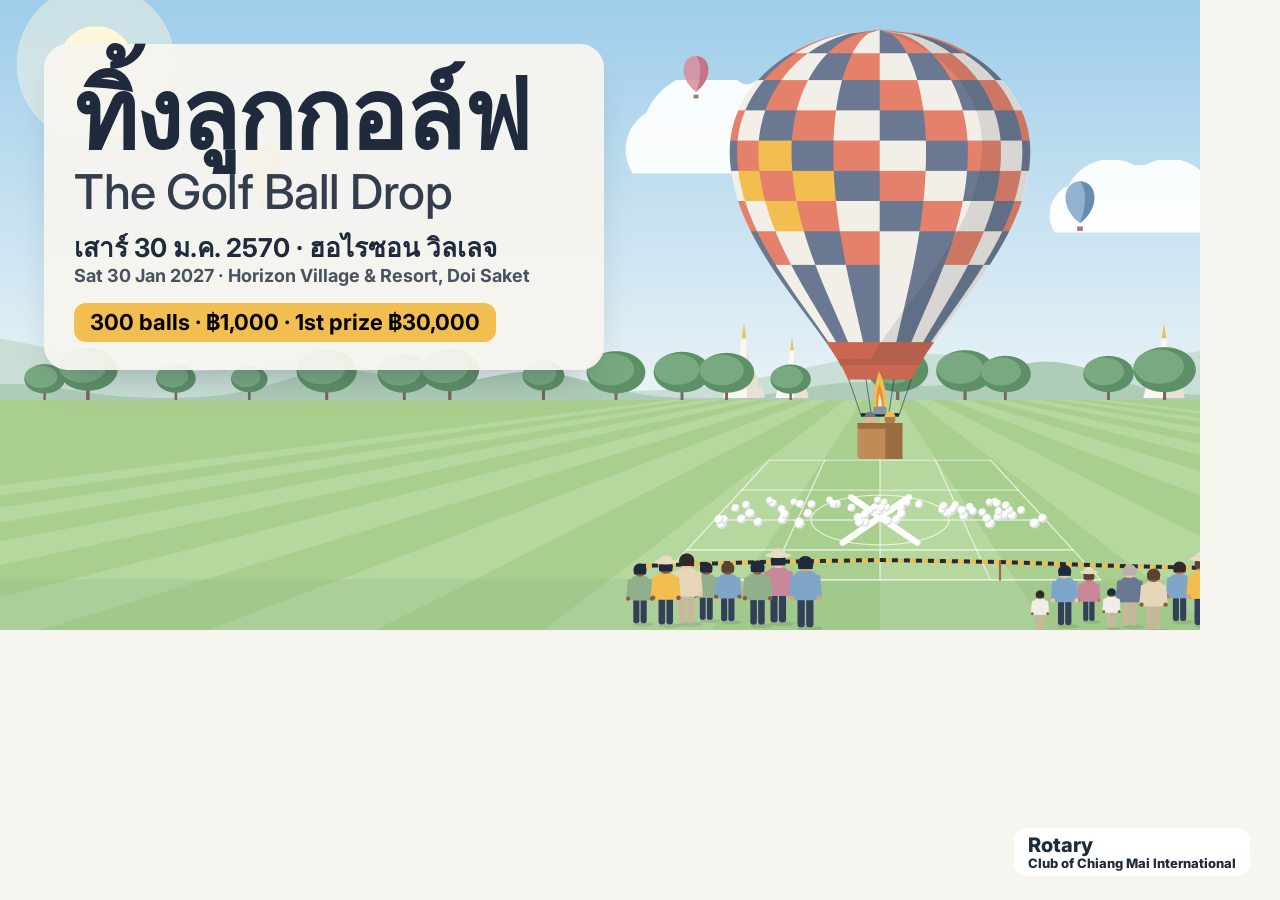
==== commit 48ccdfb0: "Share card: flat panels" ====
--- a/dev/card.html
+++ b/dev/card.html
@@ -4,13 +4,13 @@
 <style>
 html,body{margin:0;width:1200px;height:630px;overflow:hidden;background:var(--paper)}
 #cv{position:absolute;inset:0;width:1200px;height:630px}
-.card{position:absolute;left:44px;top:44px;width:560px;padding:26px 30px 28px;background:color-mix(in srgb,var(--paper) 95%,transparent);border:3px solid var(--key);border-radius:24px;box-shadow:10px 10px 0 var(--key)}
+.card{position:absolute;left:44px;top:44px;width:560px;padding:26px 30px 28px;background:color-mix(in srgb,var(--paper) 95%,transparent);border:0;border-radius:24px;box-shadow:0 20px 40px -20px rgba(31,42,61,.35)}
 .card h1{font-size:96px;line-height:.92;margin:0}
 .card h1 .en{display:block;font-size:46px;margin-top:6px;color:var(--key);text-shadow:none;opacity:.9}
 .when{margin-top:18px;font:700 26px/1.25 Inter,sans-serif;color:var(--text)}
 .when small{display:block;font-size:18px;font-weight:700;opacity:.8}
-.tag{display:inline-block;margin-top:16px;padding:6px 16px;border:3px solid var(--key);border-radius:14px;background:var(--sun);color:#000;font:800 24px/1.2 Inter,sans-serif;box-shadow:4px 4px 0 var(--key)}
-.club{position:absolute;right:30px;bottom:24px;padding:6px 14px;border:2.5px solid var(--key);border-radius:14px;background:var(--paper);font:800 20px/1.1 Inter,sans-serif;color:var(--key)}
+.tag{display:inline-block;margin-top:16px;padding:6px 16px;border:0;border-radius:12px;background:var(--sun);color:#000;font:700 22px/1.2 Inter,sans-serif}
+.club{position:absolute;right:30px;bottom:24px;padding:6px 14px;border:0;border-radius:14px;background:#fff;font:800 20px/1.1 Inter,sans-serif;color:var(--key)}
 .club small{display:block;font-size:13px}
 </style></head><body>
 <canvas id="cv"></canvas>
